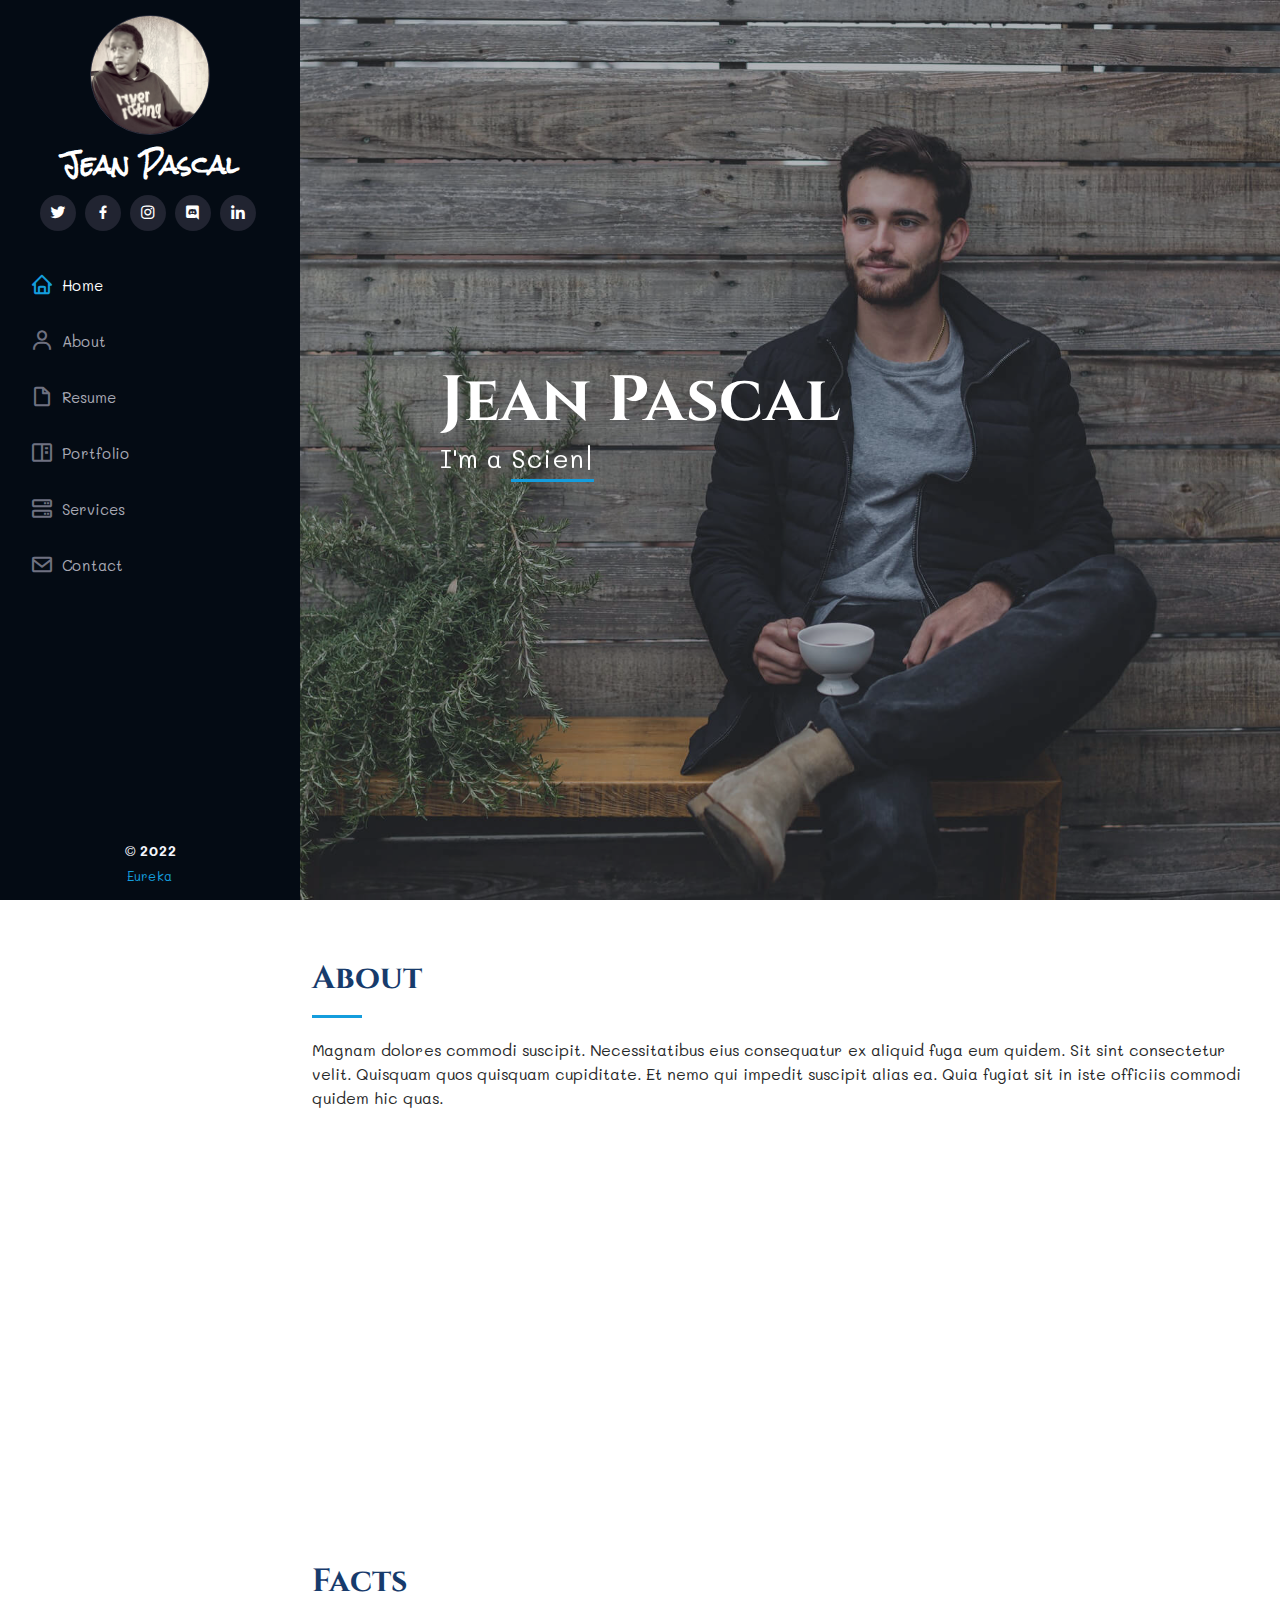
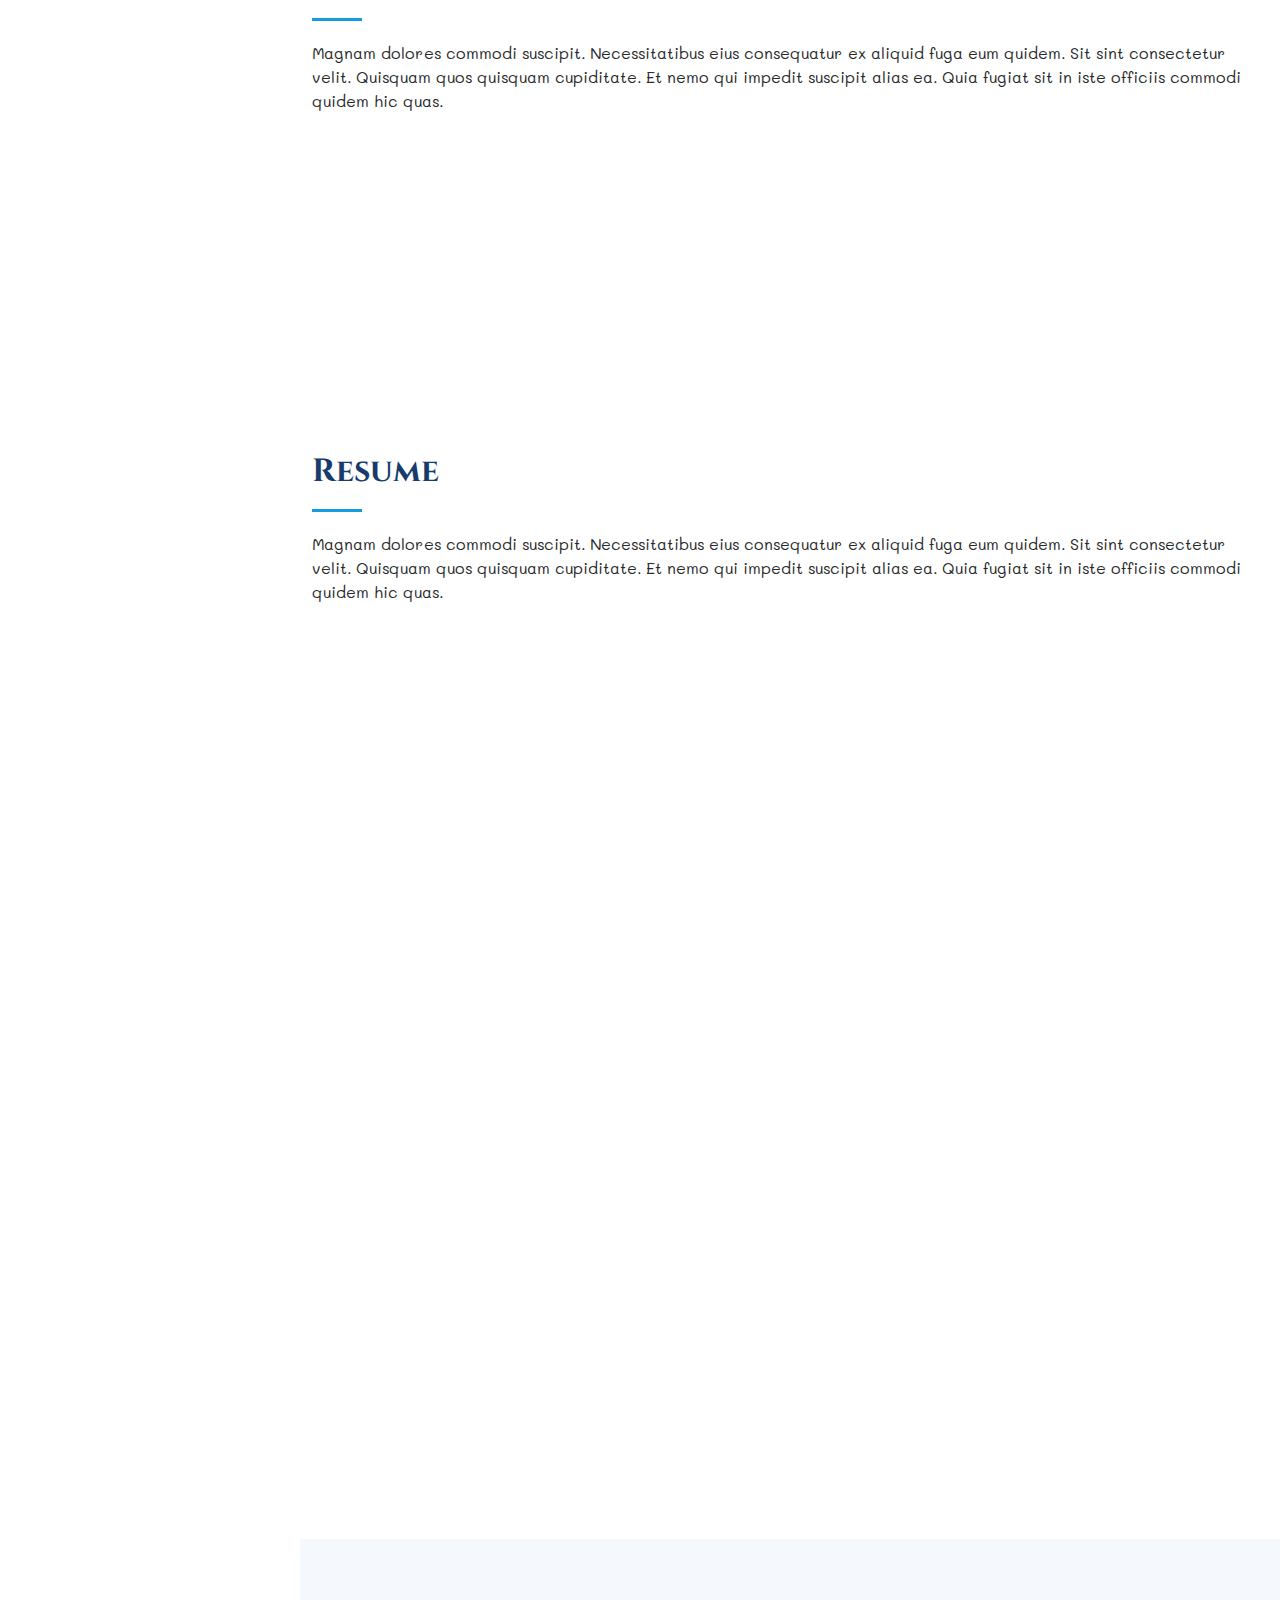
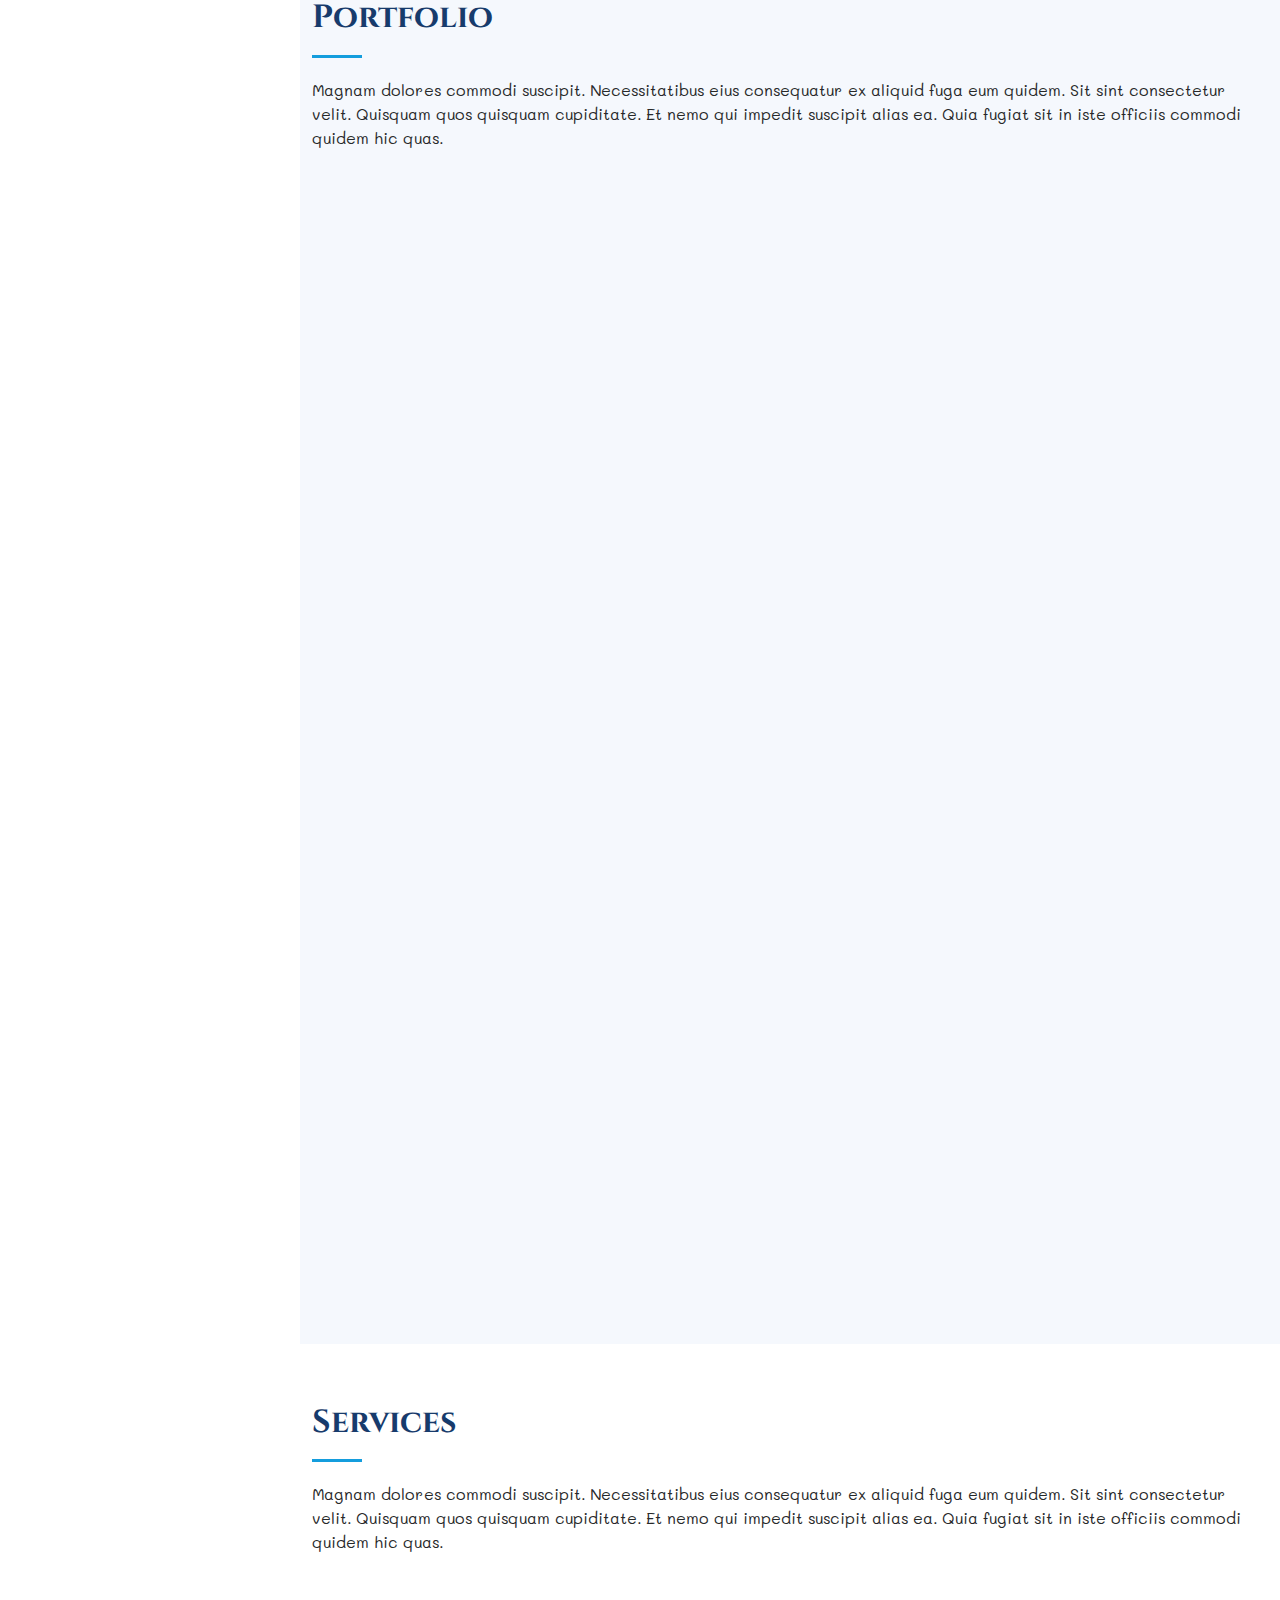
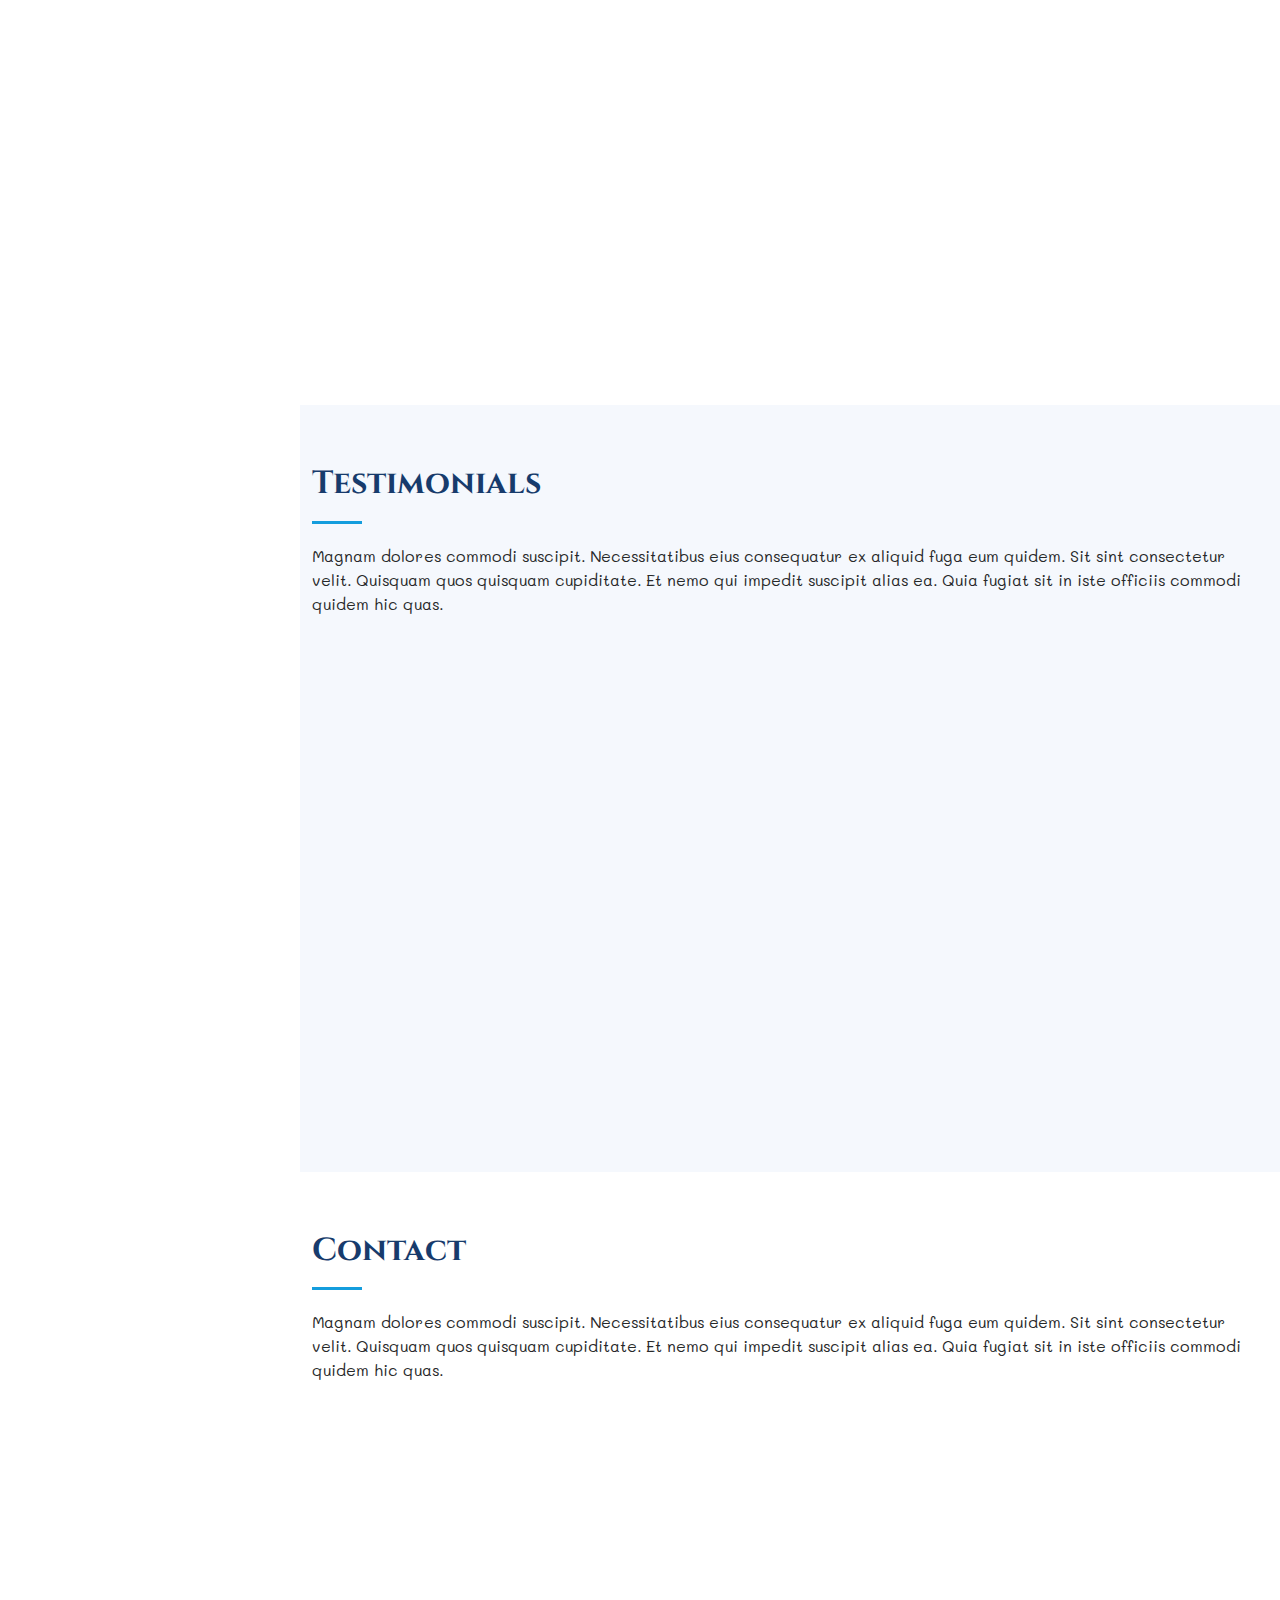
==== index.html @ 4efe22c9 "initial commit" ====
<!DOCTYPE html>
<html lang="en">

<head>
  <meta charset="utf-8">
  <meta content="width=device-width, initial-scale=1.0" name="viewport">

  <title>J. P. Cyusa Shyaka</title>
  <meta content="" name="description">
  <meta content="" name="keywords">

  <!-- Favicons -->
  <link href="assets/img/favi.png" rel="icon">
  <link href="assets/img/apple-touch-icon.png" rel="apple-touch-icon">

  <!-- Vendor CSS Files -->
  <link href="assets/vendor/aos/aos.css" rel="stylesheet">
  <link href="assets/vendor/bootstrap/css/bootstrap.min.css" rel="stylesheet">
  <link href="assets/vendor/bootstrap-icons/bootstrap-icons.css" rel="stylesheet">
  <link href="assets/vendor/boxicons/css/boxicons.min.css" rel="stylesheet">
  <link href="assets/vendor/glightbox/css/glightbox.min.css" rel="stylesheet">
  <link href="assets/vendor/swiper/swiper-bundle.min.css" rel="stylesheet">

  <!-- Template Main CSS File -->
  <link href="assets/css/style.css" rel="stylesheet">
</head>

<body>

  <!-- ======= Mobile nav toggle button ======= -->
  <i class="bi bi-list mobile-nav-toggle d-xl-none"></i>

  <!-- ======= Header ======= -->
  <header id="header">
    <div class="d-flex flex-column">

      <div class="profile">
        <img src="assets/img/profile-img.jpg" alt="" class="img-fluid rounded-circle">
        <h1 class="text-light"><a href="index.html">Jean Pascal</a></h1>
        <div class="social-links mt-3 text-center">
          <a href="#" class="twitter"><i class="bx bxl-twitter"></i></a>
          <a href="#" class="facebook"><i class="bx bxl-facebook"></i></a>
          <a href="#" class="instagram"><i class="bx bxl-instagram"></i></a>
          <a href="#" class="google-plus"><i class="bx bxl-discord"></i></a>
          <a href="#" class="linkedin"><i class="bx bxl-linkedin"></i></a>
        </div>
      </div>

      <nav id="navbar" class="nav-menu navbar">
        <ul>
          <li><a href="#hero" class="nav-link scrollto active"><i class="bx bx-home"></i> <span>Home</span></a></li>
          <li><a href="#about" class="nav-link scrollto"><i class="bx bx-user"></i> <span>About</span></a></li>
          <li><a href="#resume" class="nav-link scrollto"><i class="bx bx-file-blank"></i> <span>Resume</span></a></li>
          <li><a href="#portfolio" class="nav-link scrollto"><i class="bx bx-book-content"></i> <span>Portfolio</span></a></li>
          <li><a href="#services" class="nav-link scrollto"><i class="bx bx-server"></i> <span>Services</span></a></li>
          <li><a href="#contact" class="nav-link scrollto"><i class="bx bx-envelope"></i> <span>Contact</span></a></li>
        </ul>
      </nav><!-- .nav-menu -->
    </div>
  </header><!-- End Header -->

  <!-- ======= Hero Section ======= -->
  <section id="hero" class="d-flex flex-column justify-content-center align-items-center">
    <div class="hero-container" data-aos="fade-in">
      <h1>Jean Pascal</h1>
      <p>I'm a <span class="typed" data-typed-items="Scientist, Developer"></span></p>
    </div>
  </section><!-- End Hero -->

  <main id="main">

    <!-- ======= About Section ======= -->
    <section id="about" class="about">
      <div class="container">

        <div class="section-title">
          <h2>About</h2>
          <p>Magnam dolores commodi suscipit. Necessitatibus eius consequatur ex aliquid fuga eum quidem. Sit sint consectetur velit. Quisquam quos quisquam cupiditate. Et nemo qui impedit suscipit alias ea. Quia fugiat sit in iste officiis commodi quidem hic quas.</p>
        </div>

        <div class="row">
          <div class="col-lg-4" data-aos="fade-right">
            <img src="assets/img/profile-img.jpg" class="img-fluid" alt="">
          </div>
          <div class="col-lg-8 pt-4 pt-lg-0 content" data-aos="fade-left">
            <h3>UI/UX Designer &amp; Web Developer.</h3>
            <p class="fst-italic">
              Lorem ipsum dolor sit amet, consectetur adipiscing elit, sed do eiusmod tempor incididunt ut labore et dolore
              magna aliqua.
            </p>
            <p>
              Officiis eligendi itaque labore et dolorum mollitia officiis optio vero. Quisquam sunt adipisci omnis et ut. Nulla accusantium dolor incidunt officia tempore. Et eius omnis.
              Cupiditate ut dicta maxime officiis quidem quia. Sed et consectetur qui quia repellendus itaque neque. Aliquid amet quidem ut quaerat cupiditate. Ab et eum qui repellendus omnis culpa magni laudantium dolores.
            </p>
          </div>
        </div>

      </div>
    </section><!-- End About Section -->

    <!-- ======= Facts Section ======= -->
    <section id="facts" class="facts">
      <div class="container">

        <div class="section-title">
          <h2>Facts</h2>
          <p>Magnam dolores commodi suscipit. Necessitatibus eius consequatur ex aliquid fuga eum quidem. Sit sint consectetur velit. Quisquam quos quisquam cupiditate. Et nemo qui impedit suscipit alias ea. Quia fugiat sit in iste officiis commodi quidem hic quas.</p>
        </div>

        <div class="row no-gutters">

          <div class="col-lg-3 col-md-6 d-md-flex align-items-md-stretch" data-aos="fade-up">
            <div class="count-box">
              <i class="bi bi-emoji-smile"></i>
              <span data-purecounter-start="0" data-purecounter-end="232" data-purecounter-duration="1" class="purecounter"></span>
              <p><strong>Happy Clients</strong> consequuntur quae</p>
            </div>
          </div>

          <div class="col-lg-3 col-md-6 d-md-flex align-items-md-stretch" data-aos="fade-up" data-aos-delay="100">
            <div class="count-box">
              <i class="bi bi-journal-richtext"></i>
              <span data-purecounter-start="0" data-purecounter-end="521" data-purecounter-duration="1" class="purecounter"></span>
              <p><strong>Projects</strong> adipisci atque cum quia aut</p>
            </div>
          </div>

          <div class="col-lg-3 col-md-6 d-md-flex align-items-md-stretch" data-aos="fade-up" data-aos-delay="200">
            <div class="count-box">
              <i class="bi bi-headset"></i>
              <span data-purecounter-start="0" data-purecounter-end="1453" data-purecounter-duration="1" class="purecounter"></span>
              <p><strong>Hours Of Support</strong> aut commodi quaerat</p>
            </div>
          </div>

          <div class="col-lg-3 col-md-6 d-md-flex align-items-md-stretch" data-aos="fade-up" data-aos-delay="300">
            <div class="count-box">
              <i class="bi bi-people"></i>
              <span data-purecounter-start="0" data-purecounter-end="32" data-purecounter-duration="1" class="purecounter"></span>
              <p><strong>Hard Workers</strong> rerum asperiores dolor</p>
            </div>
          </div>

        </div>

      </div>
    </section><!-- End Facts Section -->

    <!-- ======= Resume Section ======= -->
    <section id="resume" class="resume">
      <div class="container">

        <div class="section-title">
          <h2>Resume</h2>
          <p>Magnam dolores commodi suscipit. Necessitatibus eius consequatur ex aliquid fuga eum quidem. Sit sint consectetur velit. Quisquam quos quisquam cupiditate. Et nemo qui impedit suscipit alias ea. Quia fugiat sit in iste officiis commodi quidem hic quas.</p>
        </div>

        <div class="row">
          <div class="col-lg-6" data-aos="fade-up">
            <h3 class="resume-title">Education</h3>
            <div class="resume-item">
              <h4>Software Engineering</h4>
              <h5>2022</h5>
              <p><em>ALX, Africa</em></p>
              <p>Quia nobis sequi est occaecati aut. Repudiandae et iusto quae reiciendis et quis Eius vel ratione eius unde vitae rerum voluptates asperiores voluptatem Earum molestiae consequatur neque etlon sader mart dila</p>
            </div>
            <div class="resume-item">
              <h4>High School Diploma in Physics, Chemistry &amp; Mathematics</h4>
              <h5>2015 - 2021</h5>
              <p><em>Petit Séminaire de Rwesero, Gicumbi</em></p>
              <p>Qui deserunt veniam. Et sed aliquam labore tempore sed quisquam iusto autem sit. Ea vero voluptatum qui ut dignissimos deleniti nerada porti sand markend</p>
            </div>
          </div>
          <div class="col-lg-6" data-aos="fade-up" data-aos-delay="100">
            <h3 class="resume-title">Professional Experience</h3>
            <div class="resume-item">
              <h4>Senior graphic design specialist</h4>
              <h5>2019 - Present</h5>
              <p><em>Experion, New York, NY </em></p>
              <ul>
                <li>Lead in the design, development, and implementation of the graphic, layout, and production communication materials</li>
                <li>Delegate tasks to the 7 members of the design team and provide counsel on all aspects of the project. </li>
                <li>Supervise the assessment of all graphic materials in order to ensure quality and accuracy of the design</li>
                <li>Oversee the efficient use of production project budgets ranging from $2,000 - $25,000</li>
              </ul>
            </div>
            <div class="resume-item">
              <h4>Graphic design specialist</h4>
              <h5>2017 - 2018</h5>
              <p><em>Stepping Stone Advertising, New York, NY</em></p>
              <ul>
                <li>Developed numerous marketing programs (logos, brochures,infographics, presentations, and advertisements).</li>
                <li>Managed up to 5 projects or tasks at a given time while under pressure</li>
                <li>Recommended and consulted with clients on the most appropriate graphic design</li>
                <li>Created 4+ design presentations and proposals a month for clients and account managers</li>
              </ul>
            </div>
          </div>
        </div>

      </div>
    </section><!-- End Resume Section -->

    <!-- ======= Portfolio Section ======= -->
    <section id="portfolio" class="portfolio section-bg">
      <div class="container">

        <div class="section-title">
          <h2>Portfolio</h2>
          <p>Magnam dolores commodi suscipit. Necessitatibus eius consequatur ex aliquid fuga eum quidem. Sit sint consectetur velit. Quisquam quos quisquam cupiditate. Et nemo qui impedit suscipit alias ea. Quia fugiat sit in iste officiis commodi quidem hic quas.</p>
        </div>

        <div class="row" data-aos="fade-up">
          <div class="col-lg-12 d-flex justify-content-center">
            <ul id="portfolio-flters">
              <li data-filter="*" class="filter-active">All</li>
              <li data-filter=".filter-app">Software</li>
              <li data-filter=".filter-card">Research</li>
              <li data-filter=".filter-web">Essays</li>
            </ul>
          </div>
        </div>

        <div class="row portfolio-container" data-aos="fade-up" data-aos-delay="100">

          <div class="col-lg-4 col-md-6 portfolio-item filter-app">
            <div class="portfolio-wrap">
              <img src="assets/img/portfolio/software-1.jpg" class="img-fluid" alt="">
              <div class="portfolio-links">
                <a href="assets/img/portfolio/software-1.jpg" data-gallery="portfolioGallery" class="portfolio-lightbox" title="App 1"><i class="bx bx-plus"></i></a>
                <a href="#" title="More Details"><i class="bx bx-link"></i></a>
              </div>
            </div>
          </div>

          <div class="col-lg-4 col-md-6 portfolio-item filter-app">
            <div class="portfolio-wrap">
              <img src="assets/img/portfolio/software-2.jpg" class="img-fluid" alt="">
              <div class="portfolio-links">
                <a href="assets/img/portfolio/software-2.jpg" data-gallery="portfolioGallery" class="portfolio-lightbox" title="App 1"><i class="bx bx-plus"></i></a>
                <a href="#" title="More Details"><i class="bx bx-link"></i></a>
              </div>
            </div>
          </div>

          <div class="col-lg-4 col-md-6 portfolio-item filter-app">
            <div class="portfolio-wrap">
              <img src="assets/img/portfolio/software-3.jpg" class="img-fluid" alt="">
              <div class="portfolio-links">
                <a href="assets/img/portfolio/software-3.jpg" data-gallery="portfolioGallery" class="portfolio-lightbox" title="App 1"><i class="bx bx-plus"></i></a>
                <a href="#" title="More Details"><i class="bx bx-link"></i></a>
              </div>
            </div>
          </div>

          <div class="col-lg-4 col-md-6 portfolio-item filter-app">
            <div class="portfolio-wrap">
              <img src="assets/img/portfolio/software-4.jpg" class="img-fluid" alt="">
              <div class="portfolio-links">
                <a href="assets/img/portfolio/software-4.jpg" data-gallery="portfolioGallery" class="portfolio-lightbox" title="App 1"><i class="bx bx-plus"></i></a>
                <a href="#" title="More Details"><i class="bx bx-link"></i></a>
              </div>
            </div>
          </div>

          <div class="col-lg-4 col-md-6 portfolio-item filter-card">
            <div class="portfolio-wrap">
              <img src="assets/img/portfolio/research-1.jpg" class="img-fluid" alt="">
              <div class="portfolio-links">
                <a href="assets/img/portfolio/research-1.jpg" data-gallery="portfolioGallery" class="portfolio-lightbox" title="App 1"><i class="bx bx-plus"></i></a>
                <a href="#" title="More Details"><i class="bx bx-link"></i></a>
              </div>
            </div>
          </div>

          <div class="col-lg-4 col-md-6 portfolio-item filter-card">
            <div class="portfolio-wrap">
              <img src="assets/img/portfolio/research-2.jpg" class="img-fluid" alt="">
              <div class="portfolio-links">
                <a href="assets/img/portfolio/research-2.jpg" data-gallery="portfolioGallery" class="portfolio-lightbox" title="App 1"><i class="bx bx-plus"></i></a>
                <a href="#" title="More Details"><i class="bx bx-link"></i></a>
              </div>
            </div>
          </div>

          <div class="col-lg-4 col-md-6 portfolio-item filter-card">
            <div class="portfolio-wrap">
              <img src="assets/img/portfolio/research-3.jpg" class="img-fluid" alt="">
              <div class="portfolio-links">
                <a href="assets/img/portfolio/research-3.jpg" data-gallery="portfolioGallery" class="portfolio-lightbox" title="App 1"><i class="bx bx-plus"></i></a>
                <a href="#" title="More Details"><i class="bx bx-link"></i></a>
              </div>
            </div>
          </div>

          <div class="col-lg-4 col-md-6 portfolio-item filter-card">
            <div class="portfolio-wrap">
              <img src="assets/img/portfolio/research-4.jpg" class="img-fluid" alt="">
              <div class="portfolio-links">
                <a href="assets/img/portfolio/research-4.jpg" data-gallery="portfolioGallery" class="portfolio-lightbox" title="App 1"><i class="bx bx-plus"></i></a>
                <a href="#" title="More Details"><i class="bx bx-link"></i></a>
              </div>
            </div>
          </div>

          <div class="col-lg-4 col-md-6 portfolio-item filter-web">
            <div class="portfolio-wrap">
              <img src="assets/img/portfolio/essays-1.jpg" class="img-fluid" alt="">
              <div class="portfolio-links">
                <a href="assets/img/portfolio/essays-1.jpg" data-gallery="portfolioGallery" class="portfolio-lightbox" title="Are we alone in the universe"><i class="bx bx-plus"></i></a>
                <a href="assets/img/portfolio/Are we alone in the universe.pdf" title="More Details"><i class="bx bx-link"></i></a>
              </div>
            </div>
          </div>

          <div class="col-lg-4 col-md-6 portfolio-item filter-web">
            <div class="portfolio-wrap">
              <img src="assets/img/portfolio/essays-2.jpg" class="img-fluid" alt="">
              <div class="portfolio-links">
                <a href="assets/img/portfolio/essays-2.jpg" data-gallery="portfolioGallery" class="portfolio-lightbox" title="Time Travel"><i class="bx bx-plus"></i></a>
                <a href="portfolio-details.html" title="More Details"><i class="bx bx-link"></i></a>
              </div>
            </div>
          </div>

          <div class="col-lg-4 col-md-6 portfolio-item filter-web">
            <div class="portfolio-wrap">
              <img src="assets/img/portfolio/essays-3.jpg" class="img-fluid" alt="">
              <div class="portfolio-links">
                <a href="assets/img/portfolio/essays-3.jpg" data-gallery="portfolioGallery" class="portfolio-lightbox" title="Once the world was full of wonders"><i class="bx bx-plus"></i></a>
                <a href="assets/img/portfolio/Once the world was full of wonders.pdf" title="More Details"><i class="bx bx-link"></i></a>
              </div>
            </div>
          </div>

          <div class="col-lg-4 col-md-6 portfolio-item filter-web">
            <div class="portfolio-wrap">
              <img src="assets/img/portfolio/essays-4.jpg" class="img-fluid" alt="">
              <div class="portfolio-links">
                <a href="assets/img/portfolio/essays-4.jpg" data-gallery="portfolioGallery" class="portfolio-lightbox" title="Reincarnation"><i class="bx bx-plus"></i></a>
                <a href="assets/img/portfolio/Reincarnation.pdf" title="More Details"><i class="bx bx-link"></i></a>
              </div>
            </div>
          </div>


        </div>

      </div>
    </section><!-- End Portfolio Section -->

    <!-- ======= Services Section ======= -->
    <section id="services" class="services">
      <div class="container">

        <div class="section-title">
          <h2>Services</h2>
          <p>Magnam dolores commodi suscipit. Necessitatibus eius consequatur ex aliquid fuga eum quidem. Sit sint consectetur velit. Quisquam quos quisquam cupiditate. Et nemo qui impedit suscipit alias ea. Quia fugiat sit in iste officiis commodi quidem hic quas.</p>
        </div>

        <div class="row">
          <div class="col-lg-4 col-md-6 icon-box" data-aos="fade-up">
            <div class="icon"><i class="bi bi-briefcase"></i></div>
            <h4 class="title"><a href="">Lorem Ipsum</a></h4>
            <p class="description">Voluptatum deleniti atque corrupti quos dolores et quas molestias excepturi sint occaecati cupiditate non provident</p>
          </div>
          <div class="col-lg-4 col-md-6 icon-box" data-aos="fade-up" data-aos-delay="100">
            <div class="icon"><i class="bi bi-card-checklist"></i></div>
            <h4 class="title"><a href="">Dolor Sitema</a></h4>
            <p class="description">Minim veniam, quis nostrud exercitation ullamco laboris nisi ut aliquip ex ea commodo consequat tarad limino ata</p>
          </div>
          <div class="col-lg-4 col-md-6 icon-box" data-aos="fade-up" data-aos-delay="200">
            <div class="icon"><i class="bi bi-bar-chart"></i></div>
            <h4 class="title"><a href="">Sed ut perspiciatis</a></h4>
            <p class="description">Duis aute irure dolor in reprehenderit in voluptate velit esse cillum dolore eu fugiat nulla pariatur</p>
          </div>
          <div class="col-lg-4 col-md-6 icon-box" data-aos="fade-up" data-aos-delay="300">
            <div class="icon"><i class="bi bi-binoculars"></i></div>
            <h4 class="title"><a href="">Magni Dolores</a></h4>
            <p class="description">Excepteur sint occaecat cupidatat non proident, sunt in culpa qui officia deserunt mollit anim id est laborum</p>
          </div>
          <div class="col-lg-4 col-md-6 icon-box" data-aos="fade-up" data-aos-delay="400">
            <div class="icon"><i class="bi bi-brightness-high"></i></div>
            <h4 class="title"><a href="">Nemo Enim</a></h4>
            <p class="description">At vero eos et accusamus et iusto odio dignissimos ducimus qui blanditiis praesentium voluptatum deleniti atque</p>
          </div>
          <div class="col-lg-4 col-md-6 icon-box" data-aos="fade-up" data-aos-delay="500">
            <div class="icon"><i class="bi bi-calendar4-week"></i></div>
            <h4 class="title"><a href="">Eiusmod Tempor</a></h4>
            <p class="description">Et harum quidem rerum facilis est et expedita distinctio. Nam libero tempore, cum soluta nobis est eligendi</p>
          </div>
        </div>

      </div>
    </section><!-- End Services Section -->

    <!-- ======= Testimonials Section ======= -->
    <section id="testimonials" class="testimonials section-bg">
      <div class="container">

        <div class="section-title">
          <h2>Testimonials</h2>
          <p>Magnam dolores commodi suscipit. Necessitatibus eius consequatur ex aliquid fuga eum quidem. Sit sint consectetur velit. Quisquam quos quisquam cupiditate. Et nemo qui impedit suscipit alias ea. Quia fugiat sit in iste officiis commodi quidem hic quas.</p>
        </div>

        <div class="testimonials-slider swiper" data-aos="fade-up" data-aos-delay="100">
          <div class="swiper-wrapper">

            <div class="swiper-slide">
              <div class="testimonial-item" data-aos="fade-up">
                <p>
                  <i class="bx bxs-quote-alt-left quote-icon-left"></i>
                  Proin iaculis purus consequat sem cure digni ssim donec porttitora entum suscipit rhoncus. Accusantium quam, ultricies eget id, aliquam eget nibh et. Maecen aliquam, risus at semper.
                  <i class="bx bxs-quote-alt-right quote-icon-right"></i>
                </p>
                <img src="assets/img/testimonials/testimonials-1.jpg" class="testimonial-img" alt="">
                <h3>Saul Goodman</h3>
                <h4>Ceo &amp; Founder</h4>
              </div>
            </div><!-- End testimonial item -->

            <div class="swiper-slide">
              <div class="testimonial-item" data-aos="fade-up" data-aos-delay="100">
                <p>
                  <i class="bx bxs-quote-alt-left quote-icon-left"></i>
                  Export tempor illum tamen malis malis eram quae irure esse labore quem cillum quid cillum eram malis quorum velit fore eram velit sunt aliqua noster fugiat irure amet legam anim culpa.
                  <i class="bx bxs-quote-alt-right quote-icon-right"></i>
                </p>
                <img src="assets/img/testimonials/testimonials-2.jpg" class="testimonial-img" alt="">
                <h3>Sara Wilsson</h3>
                <h4>Designer</h4>
              </div>
            </div><!-- End testimonial item -->

            <div class="swiper-slide">
              <div class="testimonial-item" data-aos="fade-up" data-aos-delay="200">
                <p>
                  <i class="bx bxs-quote-alt-left quote-icon-left"></i>
                  Enim nisi quem export duis labore cillum quae magna enim sint quorum nulla quem veniam duis minim tempor labore quem eram duis noster aute amet eram fore quis sint minim.
                  <i class="bx bxs-quote-alt-right quote-icon-right"></i>
                </p>
                <img src="assets/img/testimonials/testimonials-3.jpg" class="testimonial-img" alt="">
                <h3>Jena Karlis</h3>
                <h4>Store Owner</h4>
              </div>
            </div><!-- End testimonial item -->

          </div>
          <div class="swiper-pagination"></div>
        </div>

      </div>
    </section><!-- End Testimonials Section -->

    <!-- ======= Contact Section ======= -->
    <section id="contact" class="contact">
      <div class="container">

        <div class="section-title">
          <h2>Contact</h2>
          <p>Magnam dolores commodi suscipit. Necessitatibus eius consequatur ex aliquid fuga eum quidem. Sit sint consectetur velit. Quisquam quos quisquam cupiditate. Et nemo qui impedit suscipit alias ea. Quia fugiat sit in iste officiis commodi quidem hic quas.</p>
        </div>

        <div class="row" data-aos="fade-in">

          <div class="col-lg-5 d-flex align-items-stretch">
            <div class="info">
              <div class="address">
                <i class="bi bi-geo-alt"></i>
                <h4>Location:</h4>
                <p>KN 267 St, Kigali</p>
              </div>

              <div class="email">
                <i class="bi bi-envelope"></i>
                <h4>Email:</h4>
                <p>shyakaadolf@gmail.com</p>
              </div>

              <div class="phone">
                <i class="bi bi-phone"></i>
                <h4>Call:</h4>
                <p>+250 785 332 765</p>
              </div>

            </div>

          </div>

          <div class="col-lg-7 mt-5 mt-lg-0 d-flex align-items-stretch">
            <form action="" method="post" role="form" class="php-email-form">
              <div class="row">
                <div class="form-group col-md-6">
                  <label for="name">Your Name</label>
                  <input type="text" name="name" class="form-control" id="name" required>
                </div>
                <div class="form-group col-md-6">
                  <label for="name">Your Email</label>
                  <input type="email" class="form-control" name="email" id="email" required>
                </div>
              </div>
              <div class="form-group">
                <label for="name">Subject</label>
                <input type="text" class="form-control" name="subject" id="subject" required>
              </div>
              <div class="form-group">
                <label for="name">Message</label>
                <textarea class="form-control" name="message" rows="10" required></textarea>
              </div>
              <div class="my-3">
                <div class="loading">Loading</div>
                <div class="error-message"></div>
                <div class="sent-message">Your message has been sent. Thank you!</div>
              </div>
              <div class="text-center"><button type="submit">Send Message</button></div>
            </form>
          </div>

        </div>

      </div>
    </section><!-- End Contact Section -->

  </main><!-- End #main -->

  <!-- ======= Footer ======= -->
  <footer id="footer">
    <div class="container">
      <div class="copyright">
        &copy; <strong><span>2022</span></strong>
      </div>
      <div class="credits">
        <a href="https://eureka-notes.netlify.app">Eureka</a>
      </div>
    </div>
  </footer><!-- End  Footer -->

  <a href="#" class="back-to-top d-flex align-items-center justify-content-center"><i class="bi bi-arrow-up-short"></i></a>

  <!-- Vendor JS Files -->
  <script src="assets/vendor/purecounter/purecounter.js"></script>
  <script src="assets/vendor/aos/aos.js"></script>
  <script src="assets/vendor/bootstrap/js/bootstrap.bundle.min.js"></script>
  <script src="assets/vendor/glightbox/js/glightbox.min.js"></script>
  <script src="assets/vendor/isotope-layout/isotope.pkgd.min.js"></script>
  <script src="assets/vendor/swiper/swiper-bundle.min.js"></script>
  <script src="assets/vendor/typed.js/typed.min.js"></script>
  <script src="assets/vendor/waypoints/noframework.waypoints.js"></script>
  <script src="assets/vendor/php-email-form/validate.js"></script>

  <!-- Template Main JS File -->
  <script src="assets/js/main.js"></script>

</body>

</html>
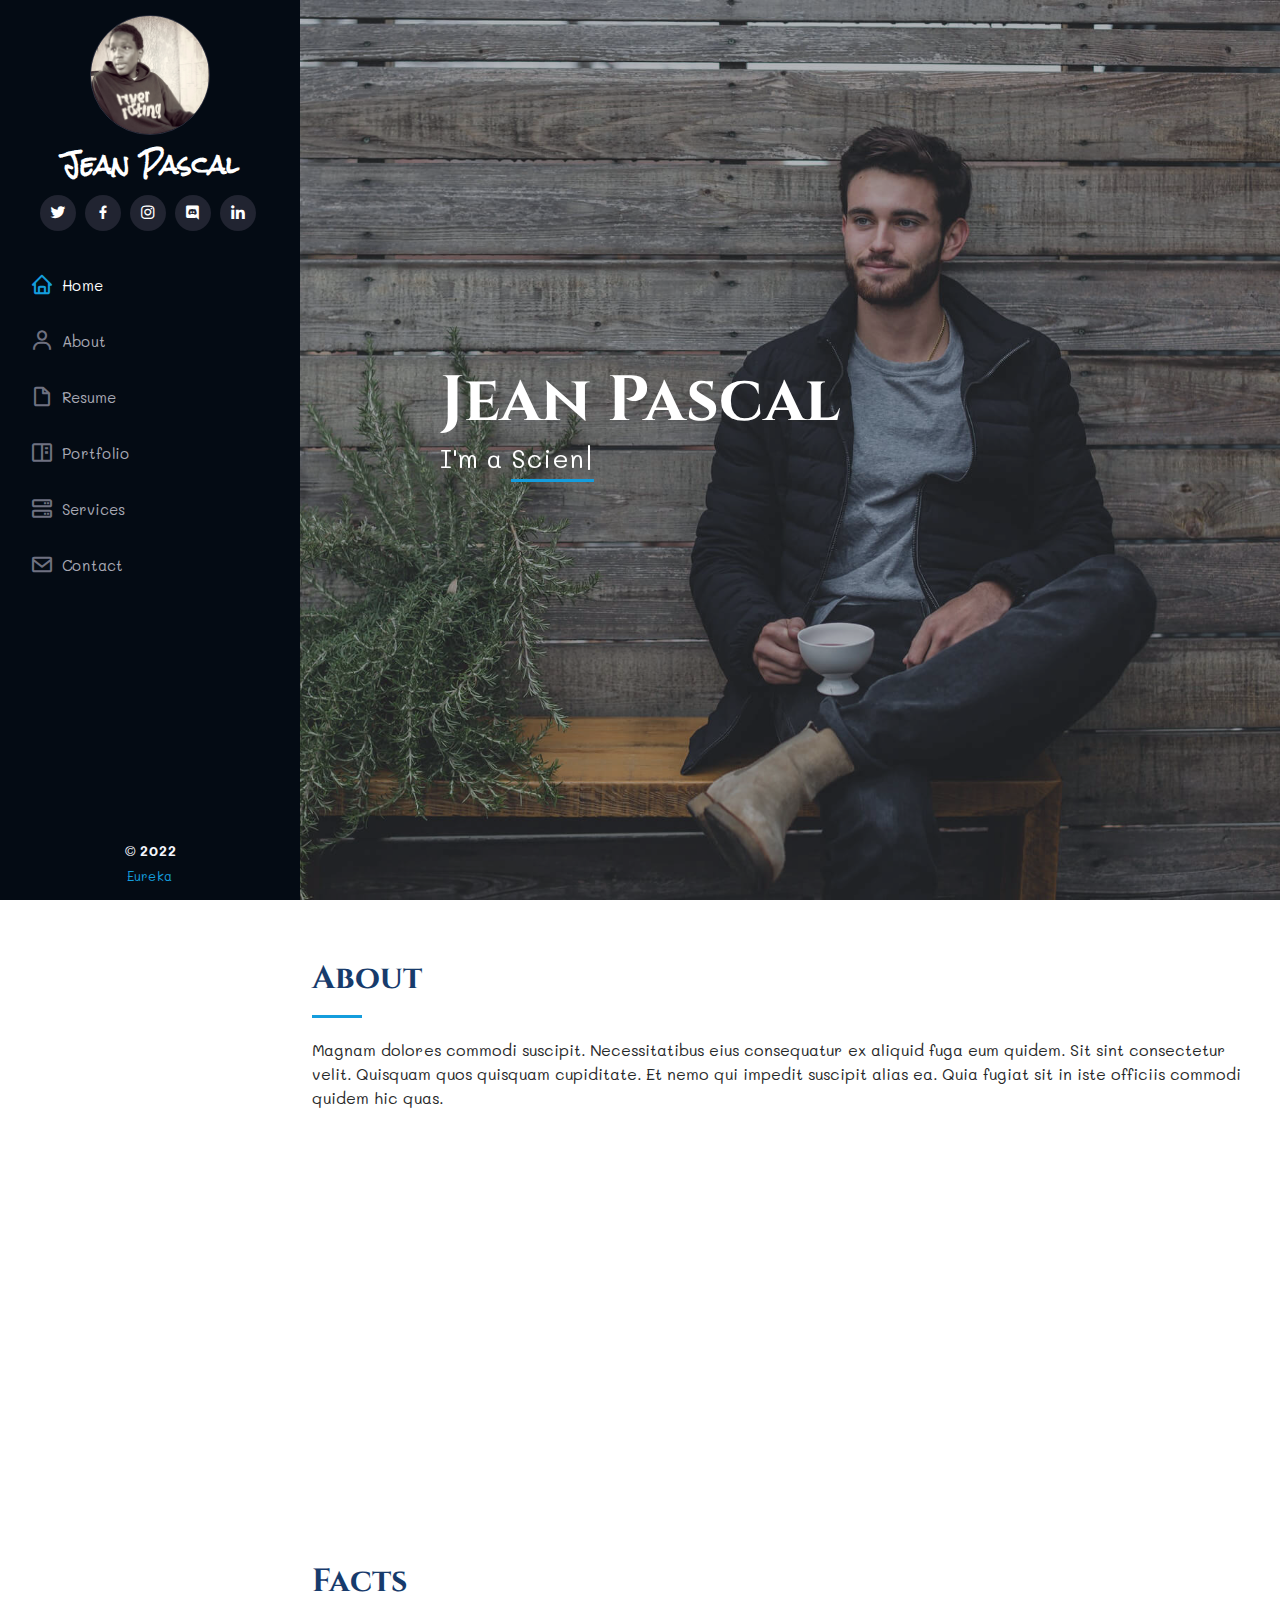
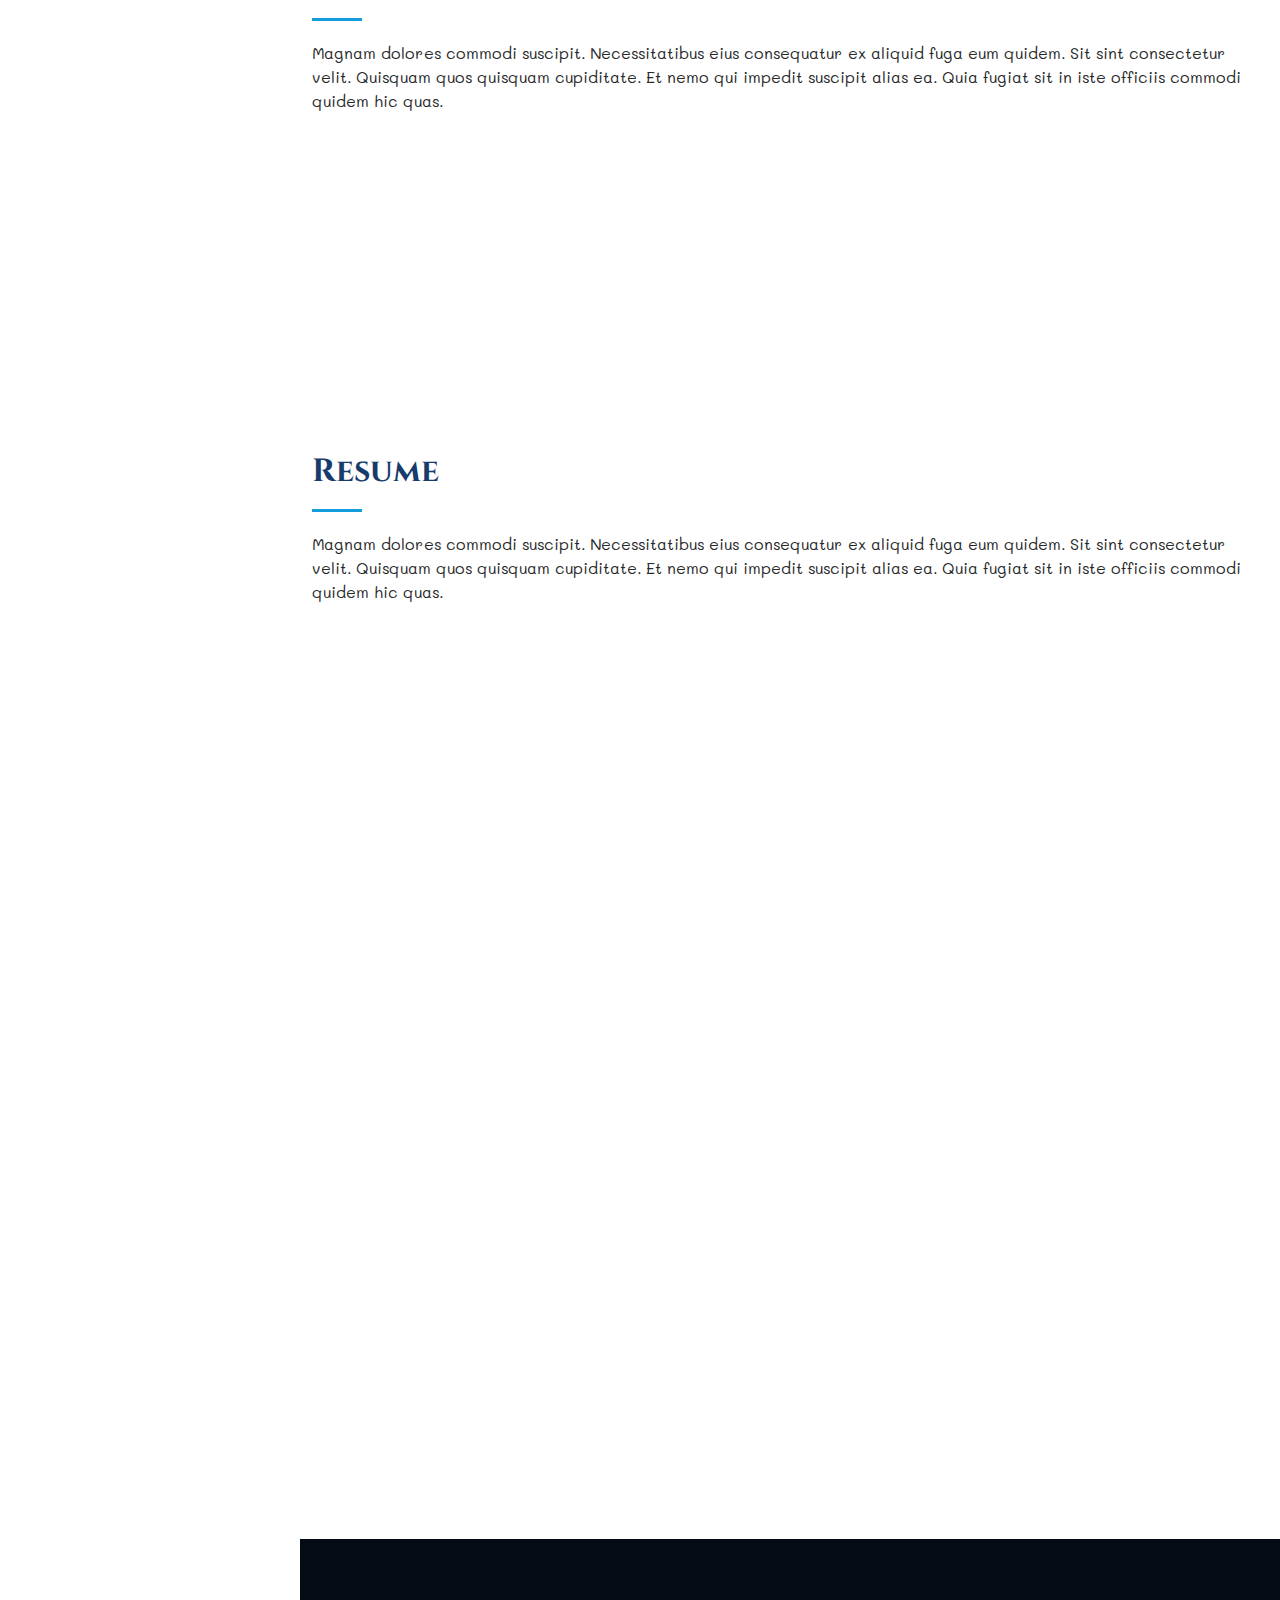
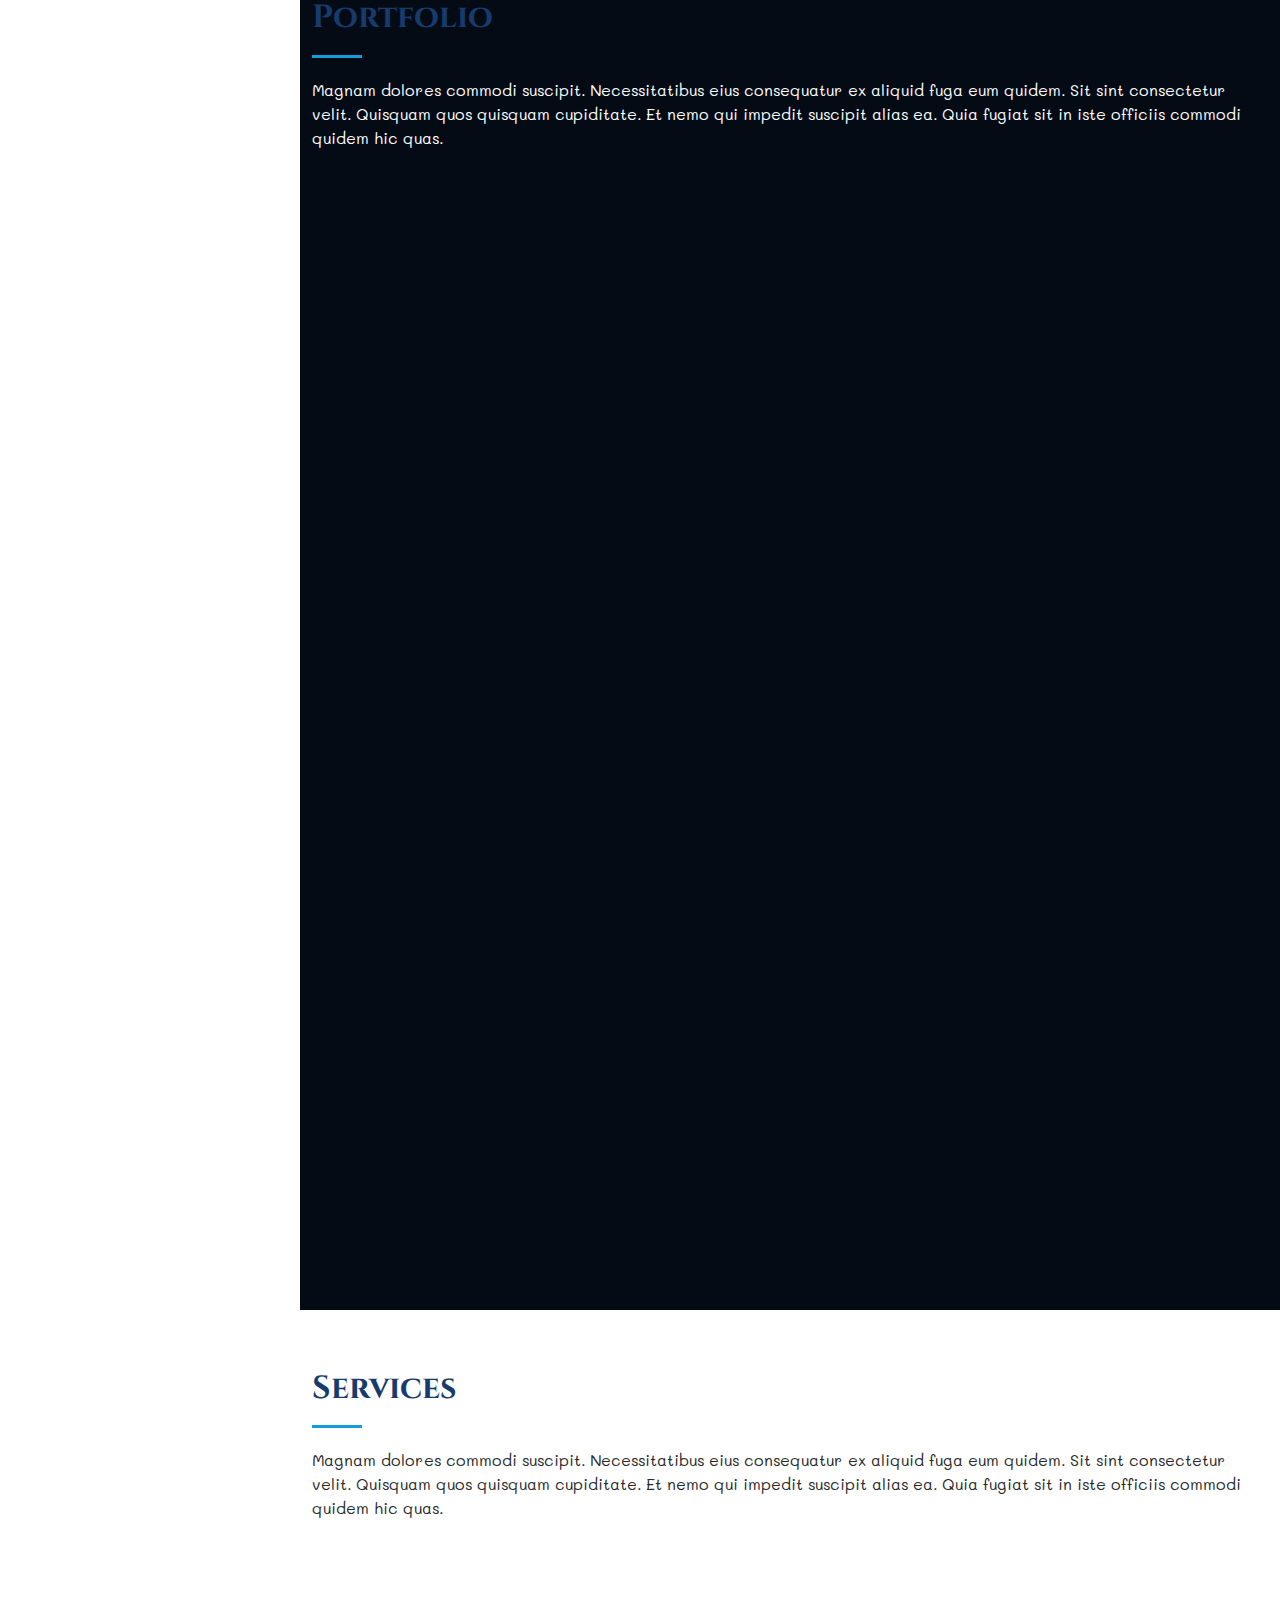
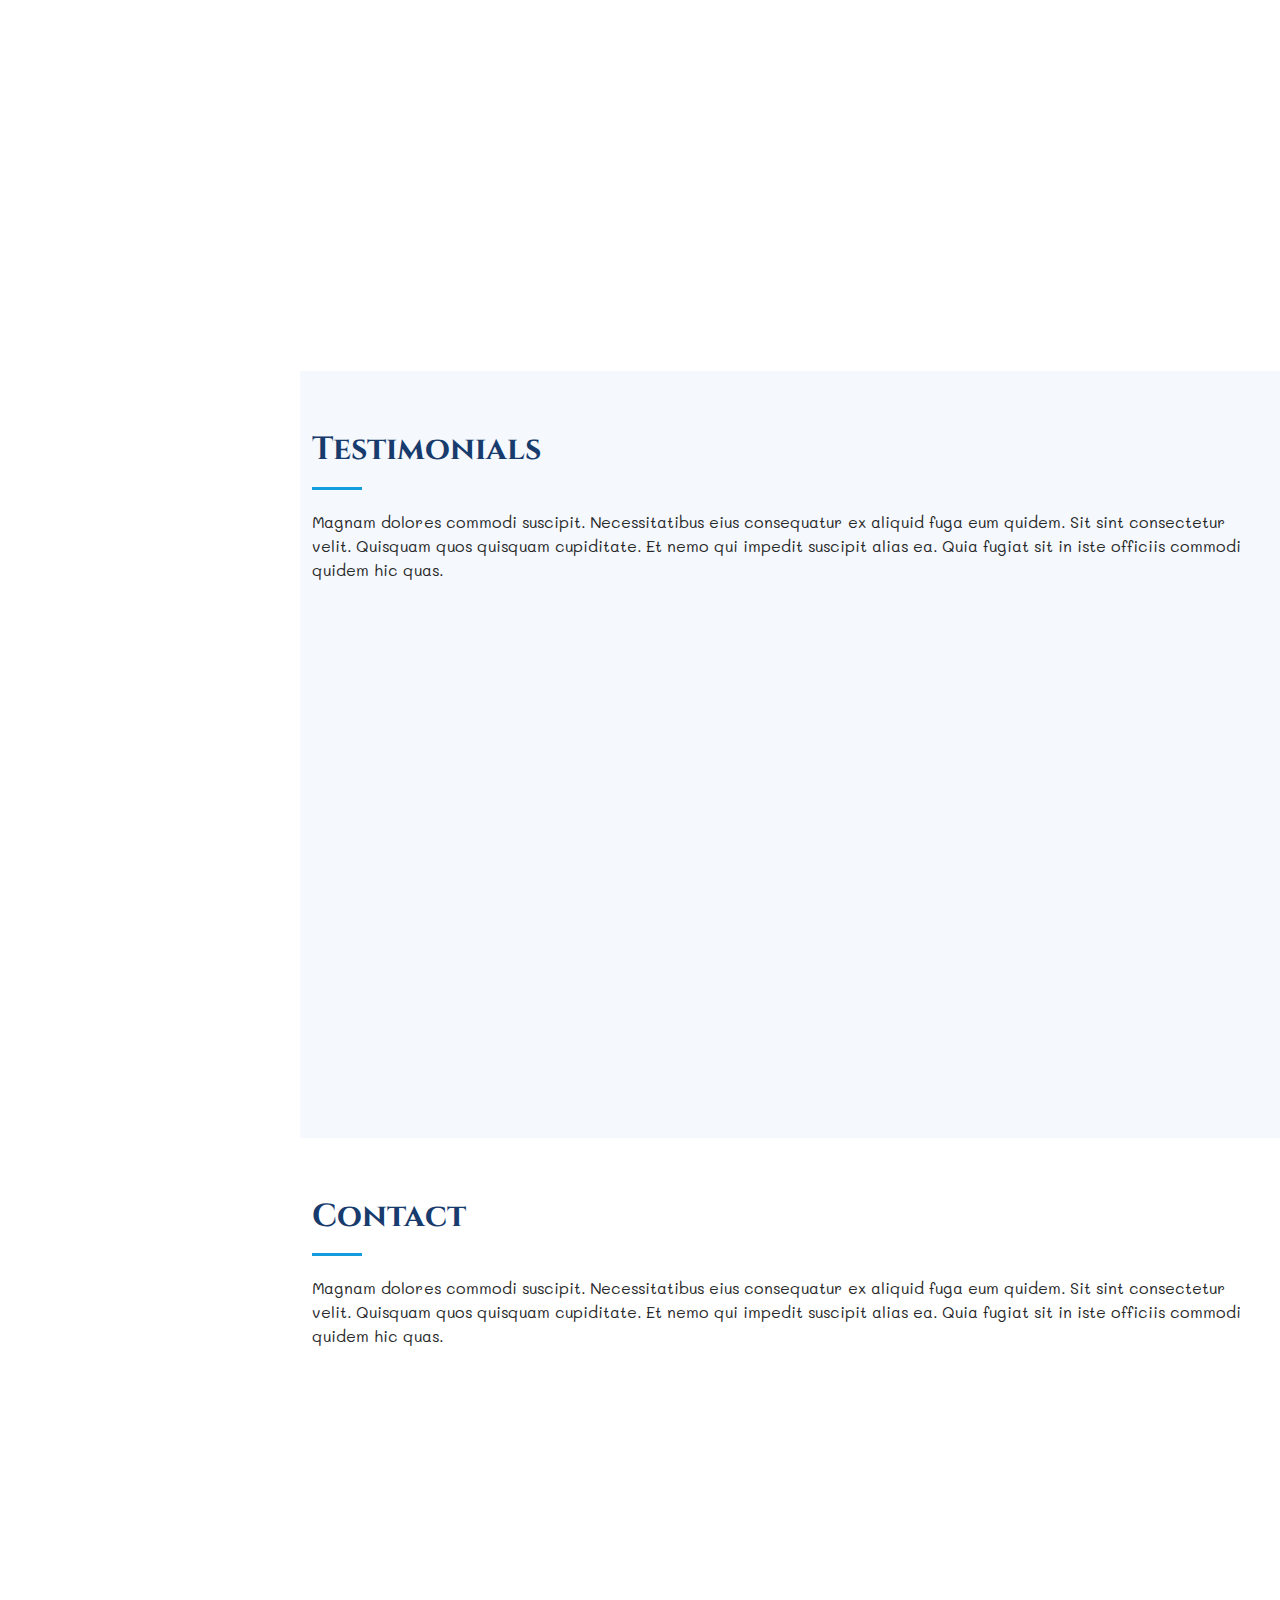
==== commit ad3fd75b: "modifications" ====
--- a/index.html
+++ b/index.html
@@ -225,9 +225,9 @@
 
           <div class="col-lg-4 col-md-6 portfolio-item filter-app">
             <div class="portfolio-wrap">
-              <img src="assets/img/portfolio/software-1.jpg" class="img-fluid" alt="">
-              <div class="portfolio-links">
-                <a href="assets/img/portfolio/software-1.jpg" data-gallery="portfolioGallery" class="portfolio-lightbox" title="App 1"><i class="bx bx-plus"></i></a>
+              <img src="assets/img/portfolio/" class="img-fluid" alt="">
+              <div class="portfolio-links">
+                <a href="assets/img/portfolio/" data-gallery="portfolioGallery" class="portfolio-lightbox" title="App 1"><i class="bx bx-plus"></i></a>
                 <a href="#" title="More Details"><i class="bx bx-link"></i></a>
               </div>
             </div>
@@ -235,9 +235,9 @@
 
           <div class="col-lg-4 col-md-6 portfolio-item filter-app">
             <div class="portfolio-wrap">
-              <img src="assets/img/portfolio/software-2.jpg" class="img-fluid" alt="">
-              <div class="portfolio-links">
-                <a href="assets/img/portfolio/software-2.jpg" data-gallery="portfolioGallery" class="portfolio-lightbox" title="App 1"><i class="bx bx-plus"></i></a>
+              <img src="assets/img/portfolio/" class="img-fluid" alt="">
+              <div class="portfolio-links">
+                <a href="assets/img/portfolio/" data-gallery="portfolioGallery" class="portfolio-lightbox" title="App 1"><i class="bx bx-plus"></i></a>
                 <a href="#" title="More Details"><i class="bx bx-link"></i></a>
               </div>
             </div>
@@ -245,9 +245,9 @@
 
           <div class="col-lg-4 col-md-6 portfolio-item filter-app">
             <div class="portfolio-wrap">
-              <img src="assets/img/portfolio/software-3.jpg" class="img-fluid" alt="">
-              <div class="portfolio-links">
-                <a href="assets/img/portfolio/software-3.jpg" data-gallery="portfolioGallery" class="portfolio-lightbox" title="App 1"><i class="bx bx-plus"></i></a>
+              <img src="assets/img/portfolio/" class="img-fluid" alt="">
+              <div class="portfolio-links">
+                <a href="assets/img/portfolio/" data-gallery="portfolioGallery" class="portfolio-lightbox" title="App 1"><i class="bx bx-plus"></i></a>
                 <a href="#" title="More Details"><i class="bx bx-link"></i></a>
               </div>
             </div>
@@ -255,9 +255,9 @@
 
           <div class="col-lg-4 col-md-6 portfolio-item filter-app">
             <div class="portfolio-wrap">
-              <img src="assets/img/portfolio/software-4.jpg" class="img-fluid" alt="">
-              <div class="portfolio-links">
-                <a href="assets/img/portfolio/software-4.jpg" data-gallery="portfolioGallery" class="portfolio-lightbox" title="App 1"><i class="bx bx-plus"></i></a>
+              <img src="assets/img/portfolio/" class="img-fluid" alt="">
+              <div class="portfolio-links">
+                <a href="assets/img/portfolio/" data-gallery="portfolioGallery" class="portfolio-lightbox" title="App 1"><i class="bx bx-plus"></i></a>
                 <a href="#" title="More Details"><i class="bx bx-link"></i></a>
               </div>
             </div>
@@ -265,9 +265,9 @@
 
           <div class="col-lg-4 col-md-6 portfolio-item filter-card">
             <div class="portfolio-wrap">
-              <img src="assets/img/portfolio/research-1.jpg" class="img-fluid" alt="">
-              <div class="portfolio-links">
-                <a href="assets/img/portfolio/research-1.jpg" data-gallery="portfolioGallery" class="portfolio-lightbox" title="App 1"><i class="bx bx-plus"></i></a>
+              <img src="assets/img/portfolio/" class="img-fluid" alt="">
+              <div class="portfolio-links">
+                <a href="assets/img/portfolio/" data-gallery="portfolioGallery" class="portfolio-lightbox" title="App 1"><i class="bx bx-plus"></i></a>
                 <a href="#" title="More Details"><i class="bx bx-link"></i></a>
               </div>
             </div>
@@ -275,9 +275,9 @@
 
           <div class="col-lg-4 col-md-6 portfolio-item filter-card">
             <div class="portfolio-wrap">
-              <img src="assets/img/portfolio/research-2.jpg" class="img-fluid" alt="">
-              <div class="portfolio-links">
-                <a href="assets/img/portfolio/research-2.jpg" data-gallery="portfolioGallery" class="portfolio-lightbox" title="App 1"><i class="bx bx-plus"></i></a>
+              <img src="assets/img/portfolio/" class="img-fluid" alt="">
+              <div class="portfolio-links">
+                <a href="assets/img/portfolio/" data-gallery="portfolioGallery" class="portfolio-lightbox" title="App 1"><i class="bx bx-plus"></i></a>
                 <a href="#" title="More Details"><i class="bx bx-link"></i></a>
               </div>
             </div>
@@ -285,9 +285,9 @@
 
           <div class="col-lg-4 col-md-6 portfolio-item filter-card">
             <div class="portfolio-wrap">
-              <img src="assets/img/portfolio/research-3.jpg" class="img-fluid" alt="">
-              <div class="portfolio-links">
-                <a href="assets/img/portfolio/research-3.jpg" data-gallery="portfolioGallery" class="portfolio-lightbox" title="App 1"><i class="bx bx-plus"></i></a>
+              <img src="assets/img/portfolio/" class="img-fluid" alt="">
+              <div class="portfolio-links">
+                <a href="assets/img/portfolio/" data-gallery="portfolioGallery" class="portfolio-lightbox" title="App 1"><i class="bx bx-plus"></i></a>
                 <a href="#" title="More Details"><i class="bx bx-link"></i></a>
               </div>
             </div>
@@ -295,9 +295,9 @@
 
           <div class="col-lg-4 col-md-6 portfolio-item filter-card">
             <div class="portfolio-wrap">
-              <img src="assets/img/portfolio/research-4.jpg" class="img-fluid" alt="">
-              <div class="portfolio-links">
-                <a href="assets/img/portfolio/research-4.jpg" data-gallery="portfolioGallery" class="portfolio-lightbox" title="App 1"><i class="bx bx-plus"></i></a>
+              <img src="assets/img/portfolio/" class="img-fluid" alt="">
+              <div class="portfolio-links">
+                <a href="assets/img/portfolio/" data-gallery="portfolioGallery" class="portfolio-lightbox" title="App 1"><i class="bx bx-plus"></i></a>
                 <a href="#" title="More Details"><i class="bx bx-link"></i></a>
               </div>
             </div>
--- a/assets/css/style.css
+++ b/assets/css/style.css
@@ -417,6 +417,10 @@
 /*--------------------------------------------------------------
 # Portfolio
 --------------------------------------------------------------*/
+#portfolio {
+  background-color: #040b14;
+  color: #fff;
+}
 .portfolio .portfolio-item {
   margin-bottom: 30px;
 }
@@ -425,7 +429,7 @@
   margin: 0 auto 35px auto;
   list-style: none;
   text-align: center;
-  background: #fff;
+  background: #0a1b3290;
   border-radius: 50px;
   padding: 2px 15px;
 }
@@ -437,7 +441,7 @@
   font-weight: 600;
   line-height: 1;
   text-transform: uppercase;
-  color: #272829;
+  color: #fff;
   margin-bottom: 5px;
   transition: all 0.3s ease-in-out;
 }
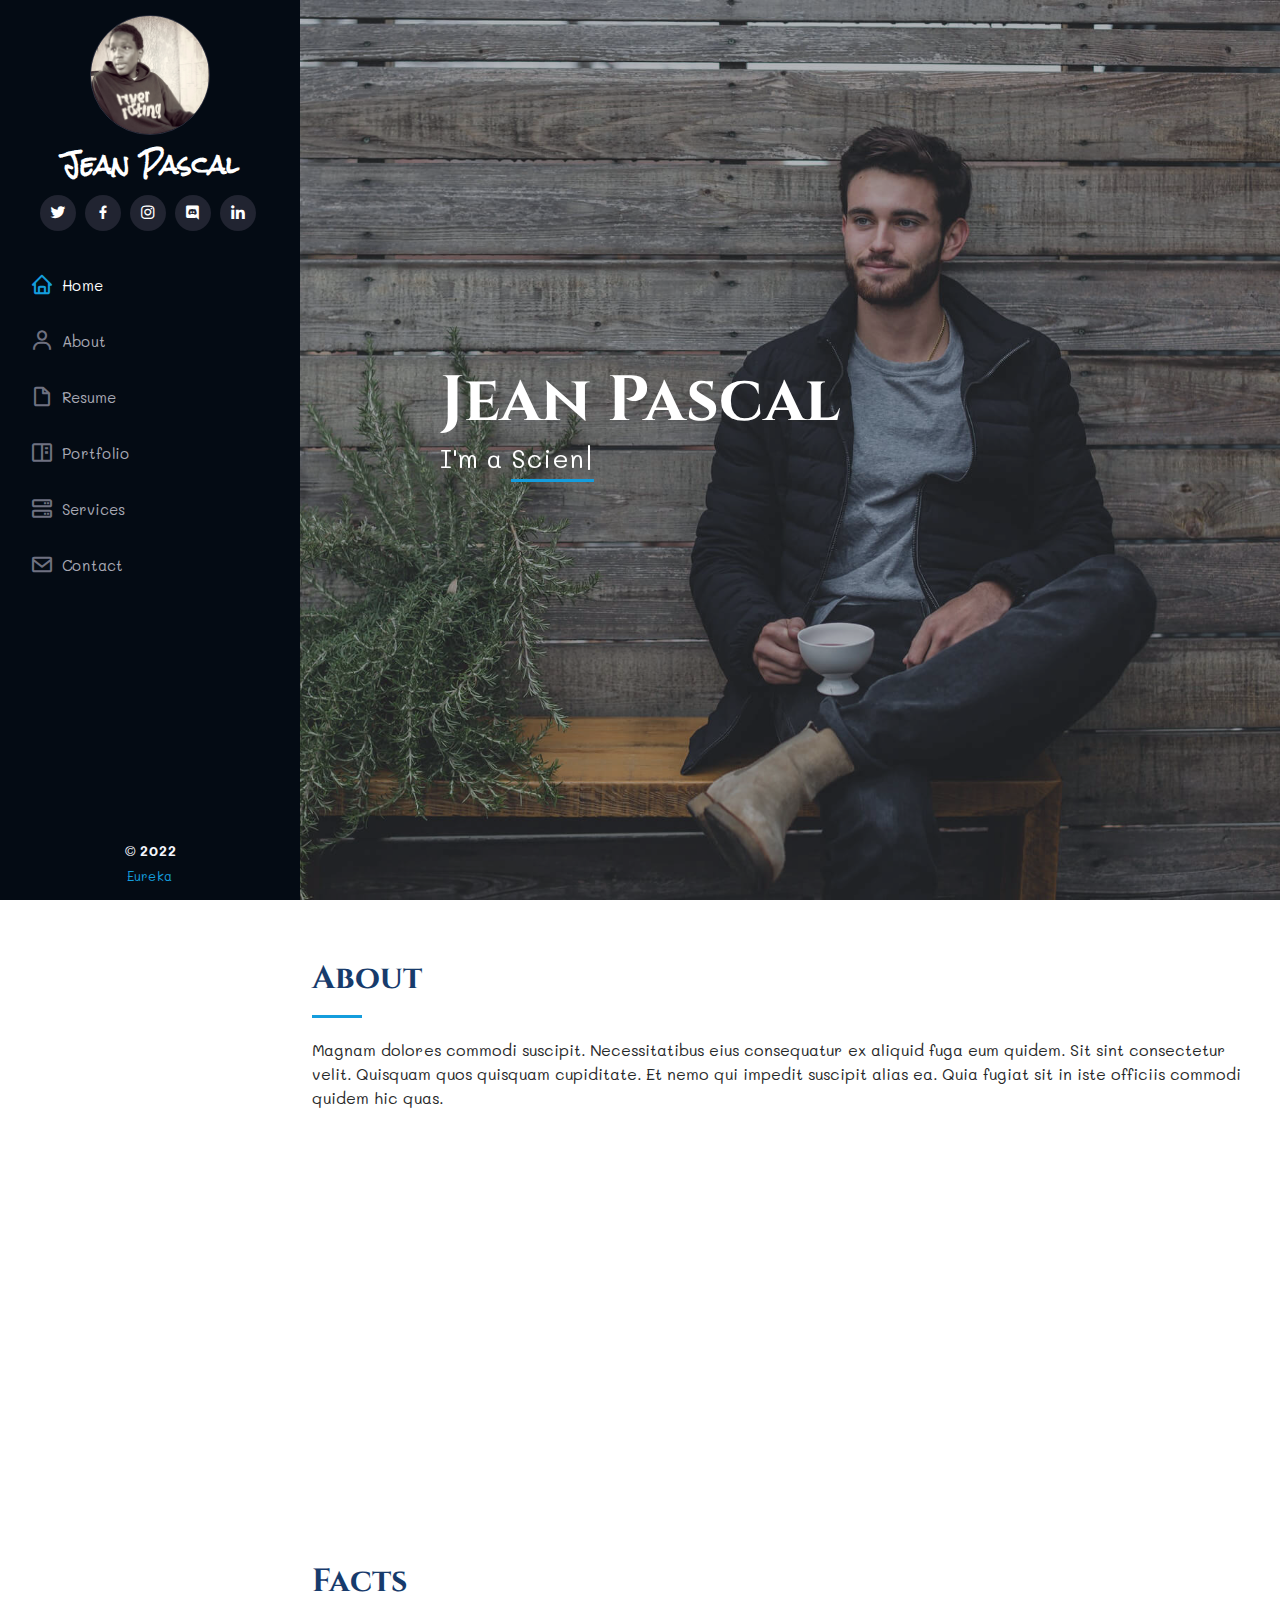
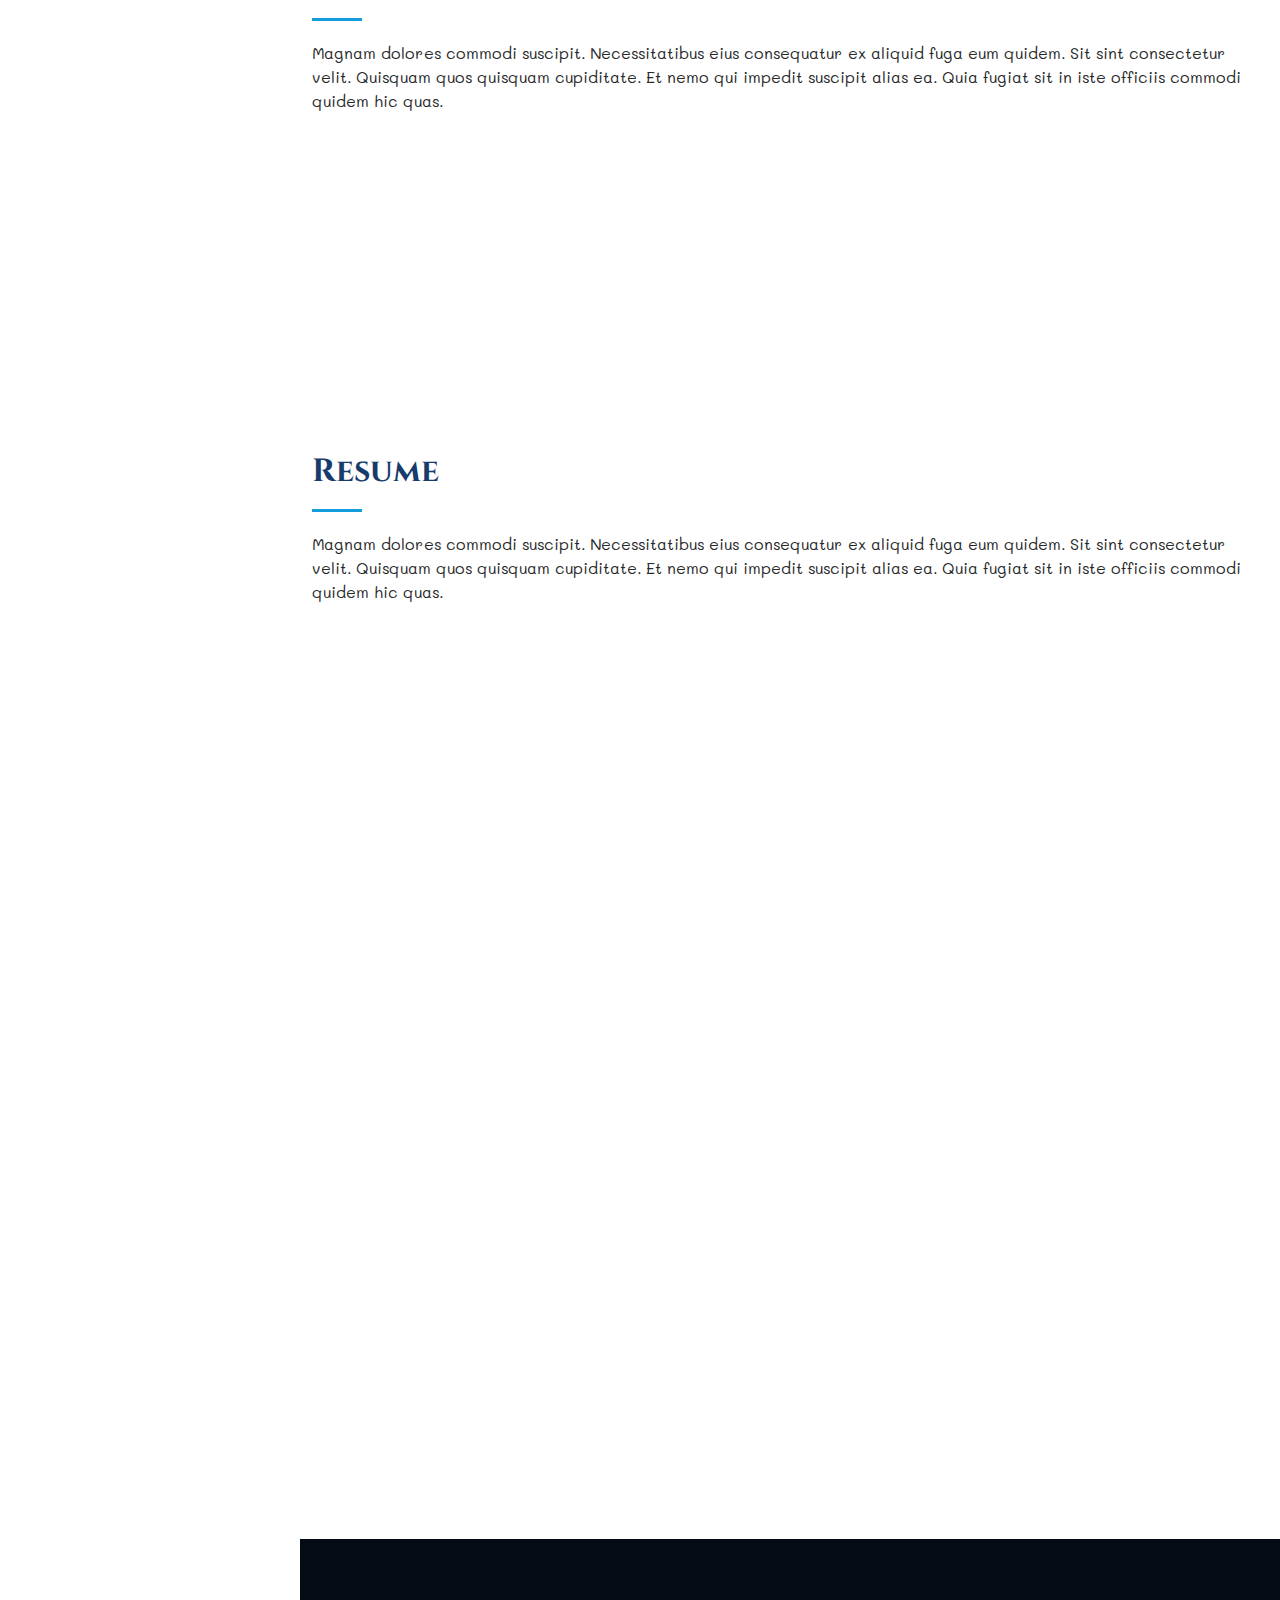
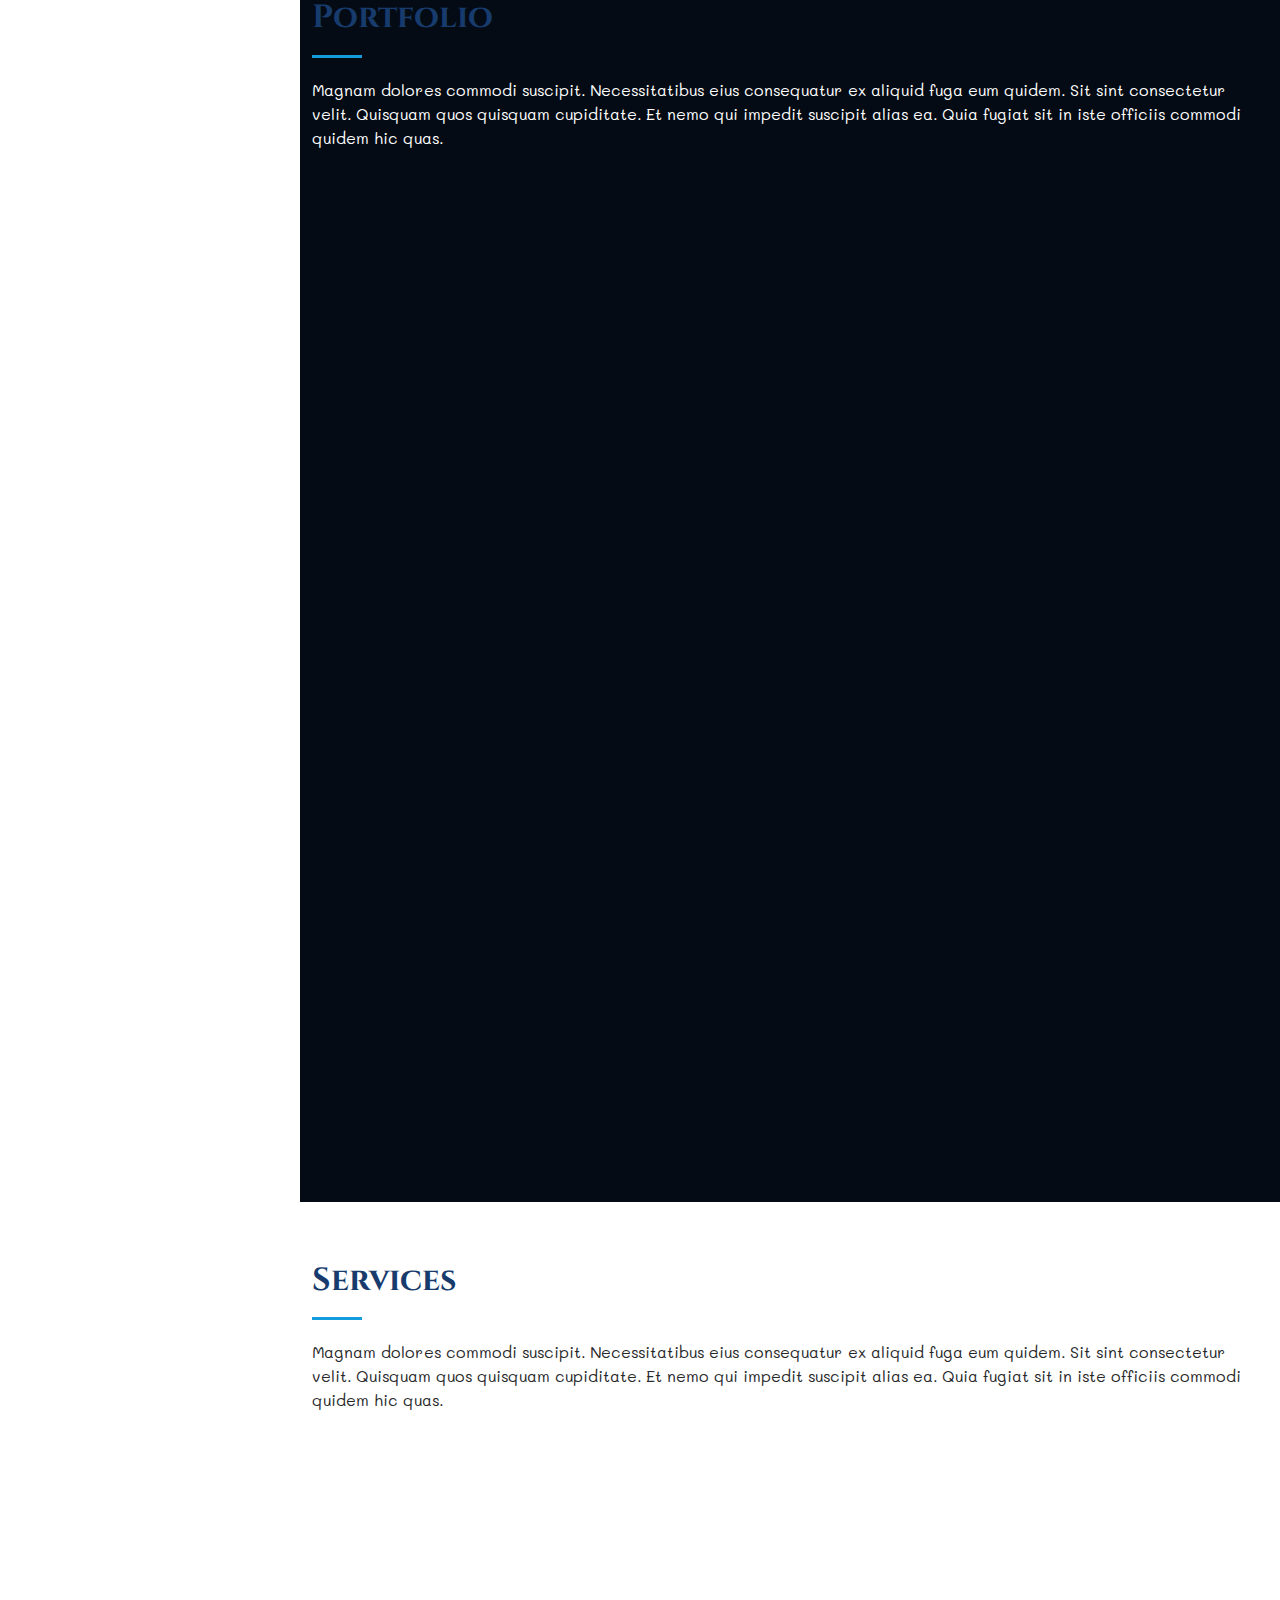
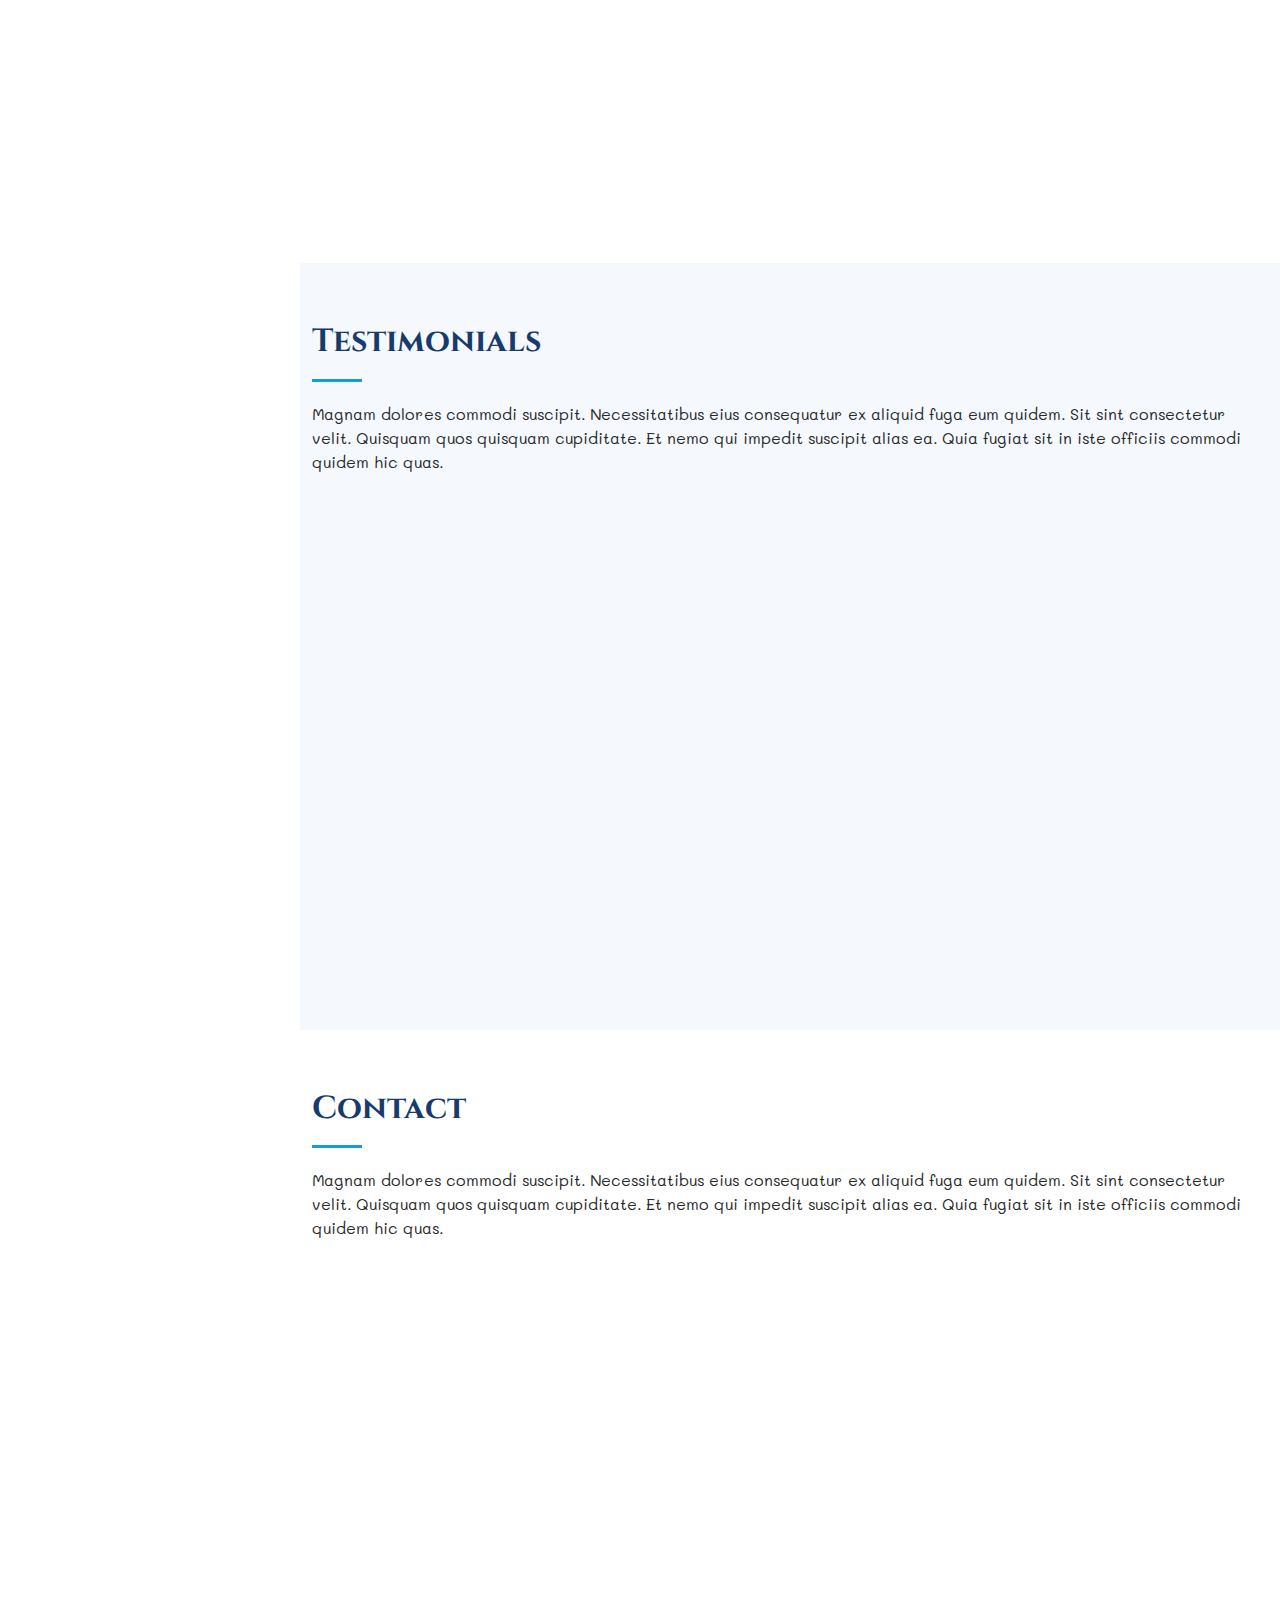
==== commit af0a361c: "mods" ====
--- a/index.html
+++ b/index.html
@@ -222,87 +222,7 @@
         </div>
 
         <div class="row portfolio-container" data-aos="fade-up" data-aos-delay="100">
-
-          <div class="col-lg-4 col-md-6 portfolio-item filter-app">
-            <div class="portfolio-wrap">
-              <img src="assets/img/portfolio/" class="img-fluid" alt="">
-              <div class="portfolio-links">
-                <a href="assets/img/portfolio/" data-gallery="portfolioGallery" class="portfolio-lightbox" title="App 1"><i class="bx bx-plus"></i></a>
-                <a href="#" title="More Details"><i class="bx bx-link"></i></a>
-              </div>
-            </div>
-          </div>
-
-          <div class="col-lg-4 col-md-6 portfolio-item filter-app">
-            <div class="portfolio-wrap">
-              <img src="assets/img/portfolio/" class="img-fluid" alt="">
-              <div class="portfolio-links">
-                <a href="assets/img/portfolio/" data-gallery="portfolioGallery" class="portfolio-lightbox" title="App 1"><i class="bx bx-plus"></i></a>
-                <a href="#" title="More Details"><i class="bx bx-link"></i></a>
-              </div>
-            </div>
-          </div>
-
-          <div class="col-lg-4 col-md-6 portfolio-item filter-app">
-            <div class="portfolio-wrap">
-              <img src="assets/img/portfolio/" class="img-fluid" alt="">
-              <div class="portfolio-links">
-                <a href="assets/img/portfolio/" data-gallery="portfolioGallery" class="portfolio-lightbox" title="App 1"><i class="bx bx-plus"></i></a>
-                <a href="#" title="More Details"><i class="bx bx-link"></i></a>
-              </div>
-            </div>
-          </div>
-
-          <div class="col-lg-4 col-md-6 portfolio-item filter-app">
-            <div class="portfolio-wrap">
-              <img src="assets/img/portfolio/" class="img-fluid" alt="">
-              <div class="portfolio-links">
-                <a href="assets/img/portfolio/" data-gallery="portfolioGallery" class="portfolio-lightbox" title="App 1"><i class="bx bx-plus"></i></a>
-                <a href="#" title="More Details"><i class="bx bx-link"></i></a>
-              </div>
-            </div>
-          </div>
-
-          <div class="col-lg-4 col-md-6 portfolio-item filter-card">
-            <div class="portfolio-wrap">
-              <img src="assets/img/portfolio/" class="img-fluid" alt="">
-              <div class="portfolio-links">
-                <a href="assets/img/portfolio/" data-gallery="portfolioGallery" class="portfolio-lightbox" title="App 1"><i class="bx bx-plus"></i></a>
-                <a href="#" title="More Details"><i class="bx bx-link"></i></a>
-              </div>
-            </div>
-          </div>
-
-          <div class="col-lg-4 col-md-6 portfolio-item filter-card">
-            <div class="portfolio-wrap">
-              <img src="assets/img/portfolio/" class="img-fluid" alt="">
-              <div class="portfolio-links">
-                <a href="assets/img/portfolio/" data-gallery="portfolioGallery" class="portfolio-lightbox" title="App 1"><i class="bx bx-plus"></i></a>
-                <a href="#" title="More Details"><i class="bx bx-link"></i></a>
-              </div>
-            </div>
-          </div>
-
-          <div class="col-lg-4 col-md-6 portfolio-item filter-card">
-            <div class="portfolio-wrap">
-              <img src="assets/img/portfolio/" class="img-fluid" alt="">
-              <div class="portfolio-links">
-                <a href="assets/img/portfolio/" data-gallery="portfolioGallery" class="portfolio-lightbox" title="App 1"><i class="bx bx-plus"></i></a>
-                <a href="#" title="More Details"><i class="bx bx-link"></i></a>
-              </div>
-            </div>
-          </div>
-
-          <div class="col-lg-4 col-md-6 portfolio-item filter-card">
-            <div class="portfolio-wrap">
-              <img src="assets/img/portfolio/" class="img-fluid" alt="">
-              <div class="portfolio-links">
-                <a href="assets/img/portfolio/" data-gallery="portfolioGallery" class="portfolio-lightbox" title="App 1"><i class="bx bx-plus"></i></a>
-                <a href="#" title="More Details"><i class="bx bx-link"></i></a>
-              </div>
-            </div>
-          </div>
-
+          
           <div class="col-lg-4 col-md-6 portfolio-item filter-web">
             <div class="portfolio-wrap">
               <img src="assets/img/portfolio/essays-1.jpg" class="img-fluid" alt="">
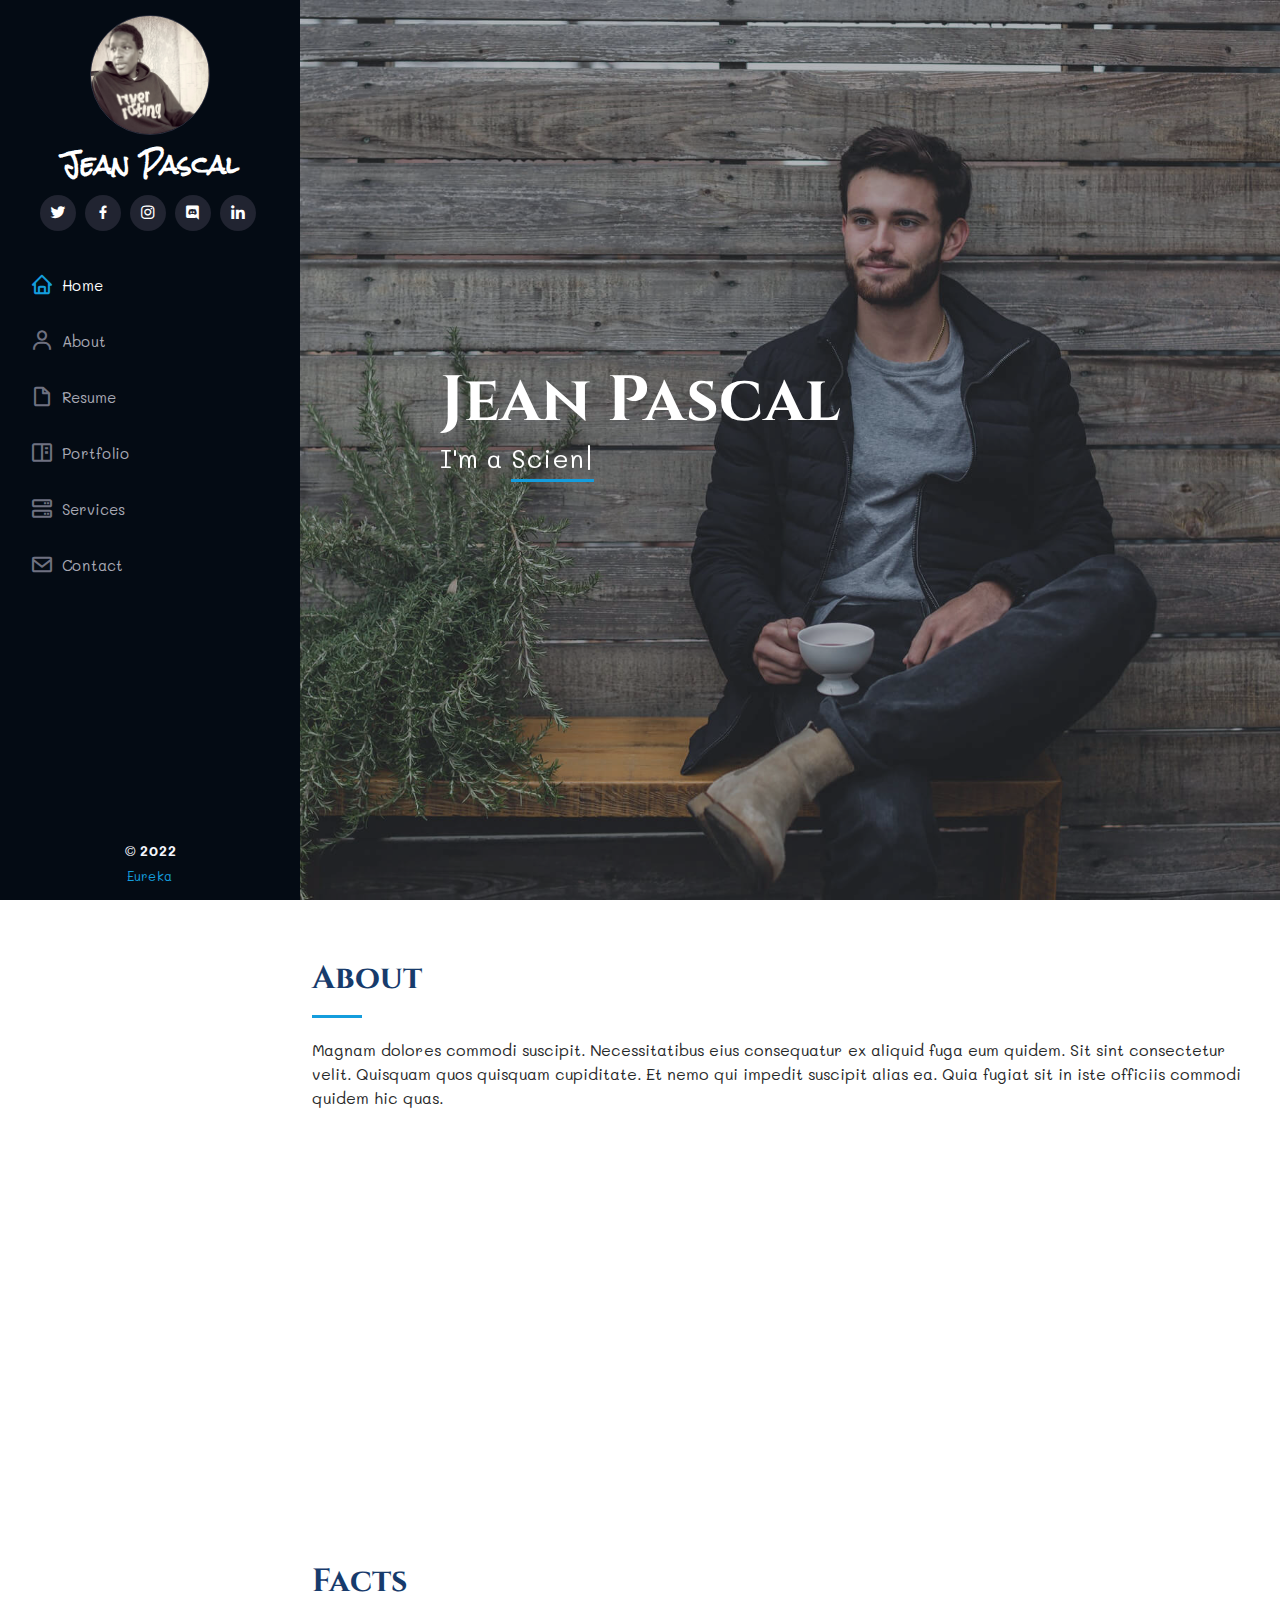
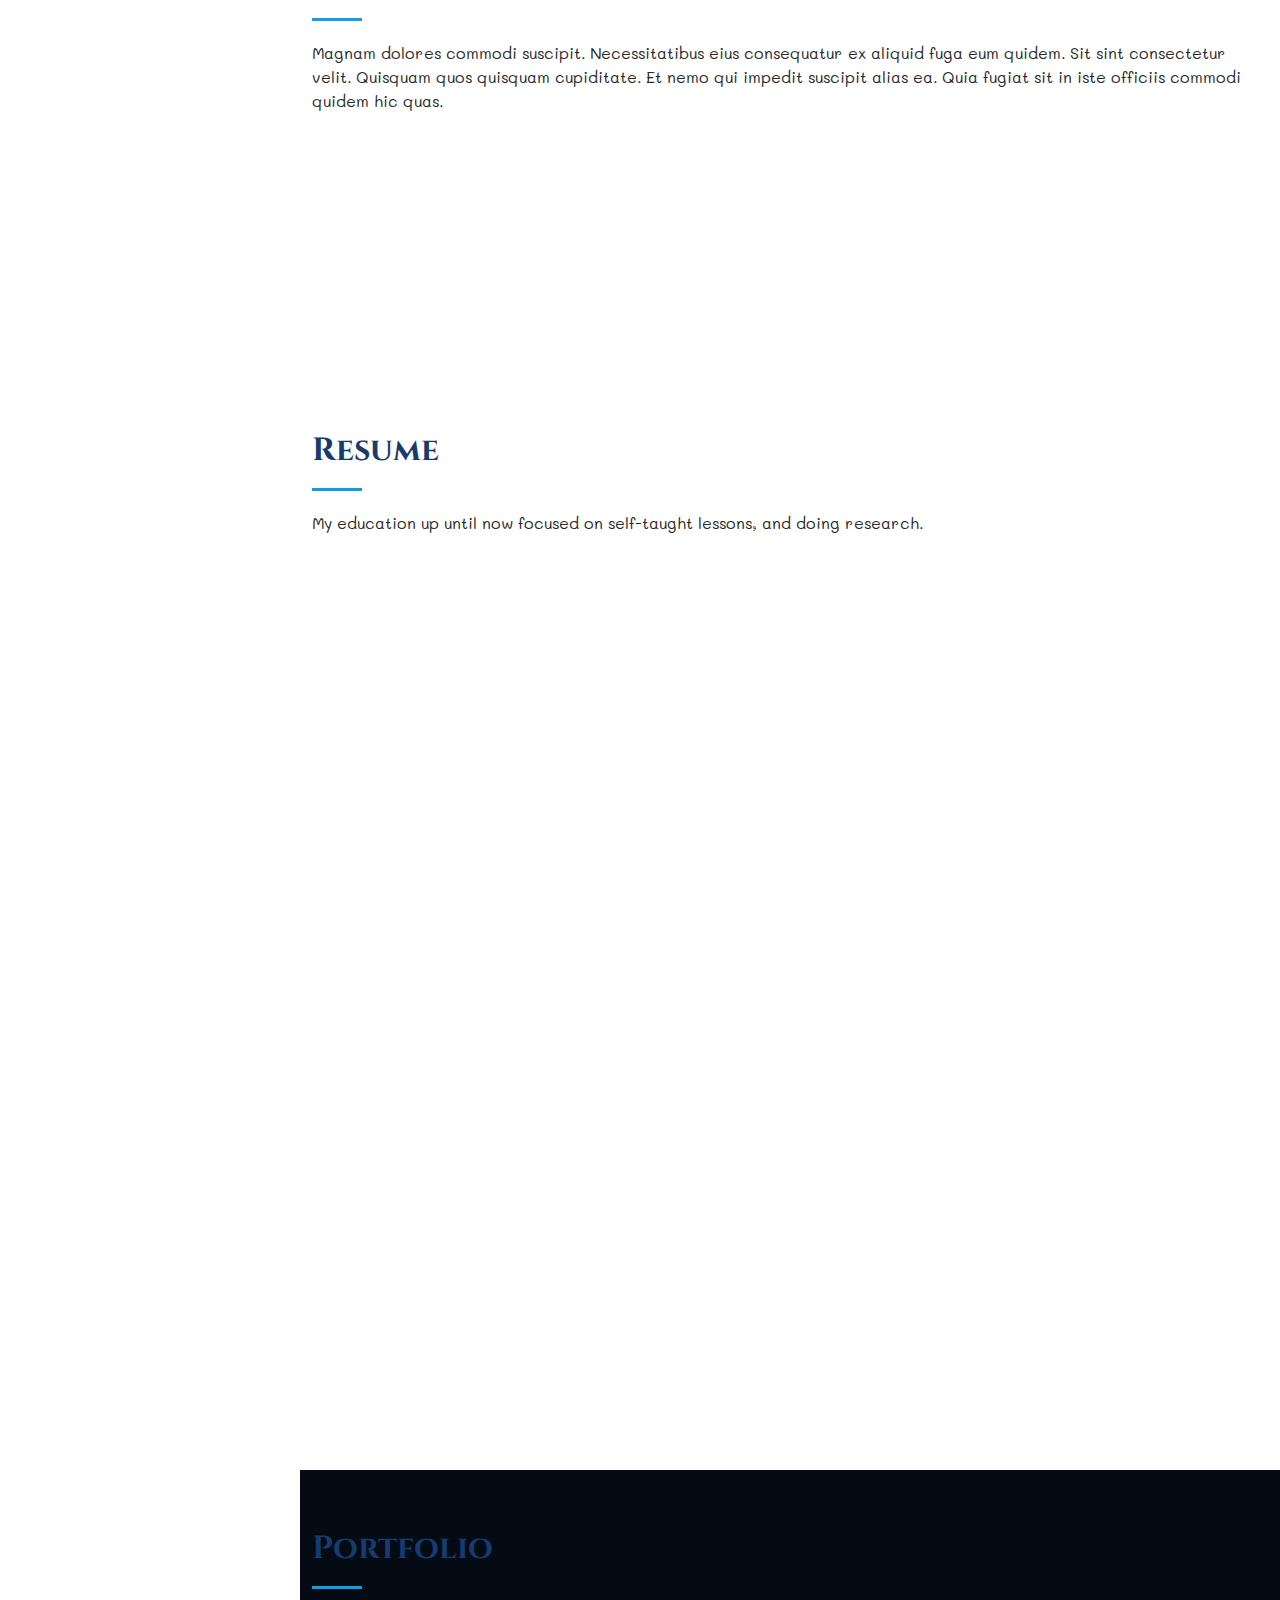
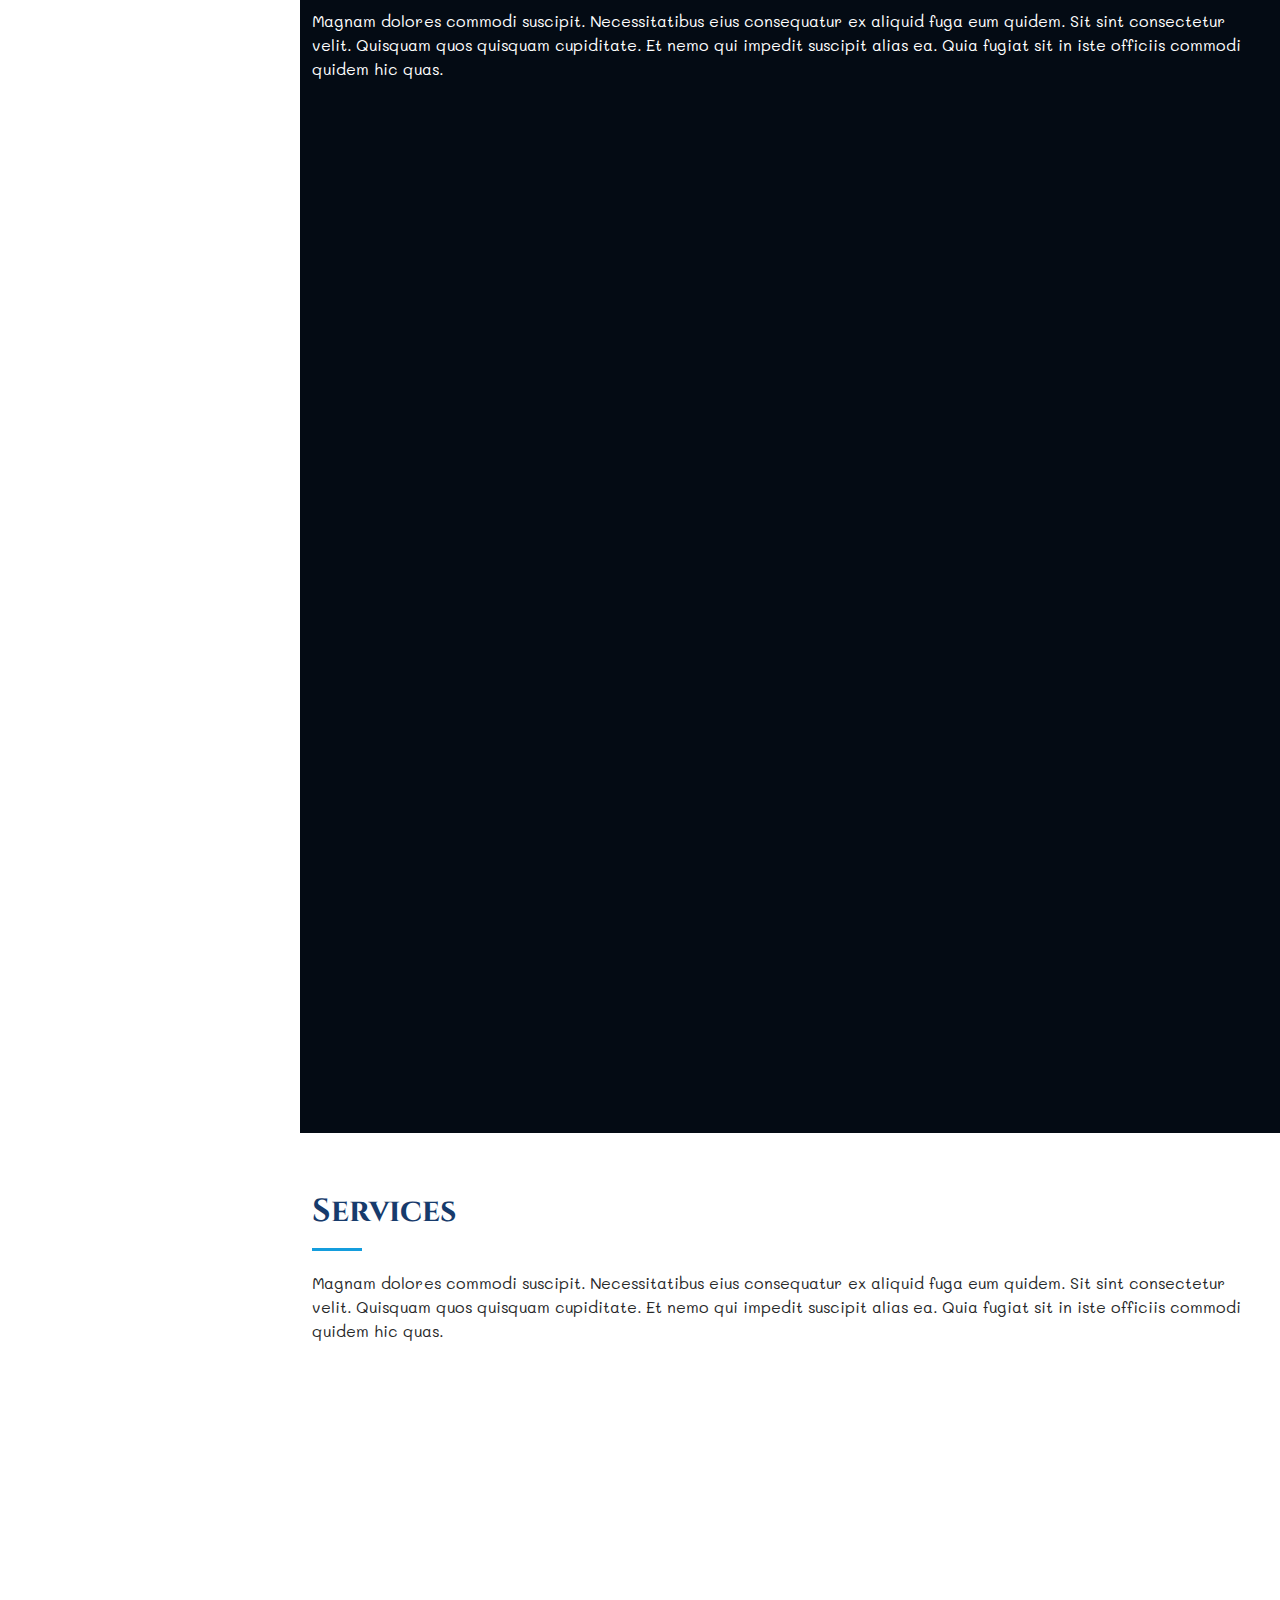
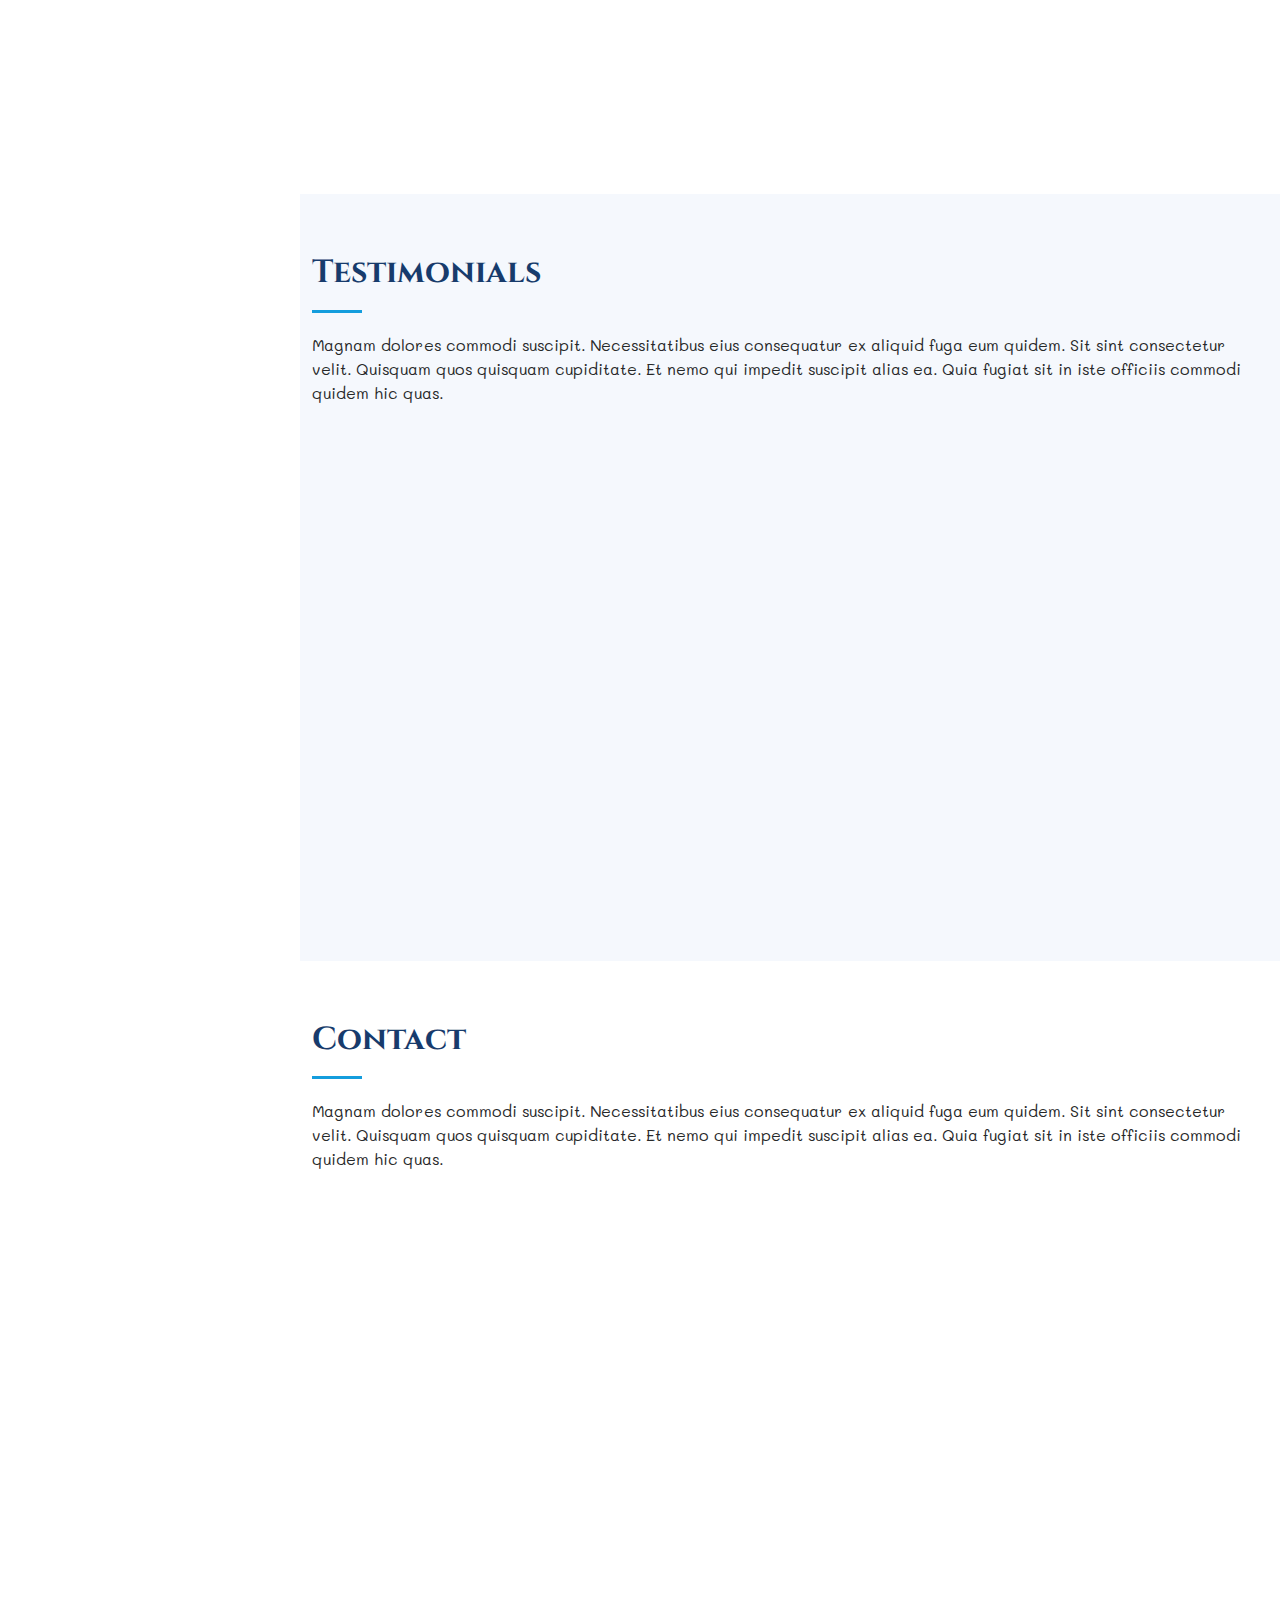
==== commit dad82f20: "haha" ====
--- a/index.html
+++ b/index.html
@@ -112,32 +112,16 @@
           <div class="col-lg-3 col-md-6 d-md-flex align-items-md-stretch" data-aos="fade-up">
             <div class="count-box">
               <i class="bi bi-emoji-smile"></i>
-              <span data-purecounter-start="0" data-purecounter-end="232" data-purecounter-duration="1" class="purecounter"></span>
-              <p><strong>Happy Clients</strong> consequuntur quae</p>
+              <span data-purecounter-start="0" data-purecounter-end="5" data-purecounter-duration="1" class="purecounter"></span>
+              <p><strong>Potential Clients</strong></p>
             </div>
           </div>
 
           <div class="col-lg-3 col-md-6 d-md-flex align-items-md-stretch" data-aos="fade-up" data-aos-delay="100">
             <div class="count-box">
               <i class="bi bi-journal-richtext"></i>
-              <span data-purecounter-start="0" data-purecounter-end="521" data-purecounter-duration="1" class="purecounter"></span>
-              <p><strong>Projects</strong> adipisci atque cum quia aut</p>
-            </div>
-          </div>
-
-          <div class="col-lg-3 col-md-6 d-md-flex align-items-md-stretch" data-aos="fade-up" data-aos-delay="200">
-            <div class="count-box">
-              <i class="bi bi-headset"></i>
-              <span data-purecounter-start="0" data-purecounter-end="1453" data-purecounter-duration="1" class="purecounter"></span>
-              <p><strong>Hours Of Support</strong> aut commodi quaerat</p>
-            </div>
-          </div>
-
-          <div class="col-lg-3 col-md-6 d-md-flex align-items-md-stretch" data-aos="fade-up" data-aos-delay="300">
-            <div class="count-box">
-              <i class="bi bi-people"></i>
-              <span data-purecounter-start="0" data-purecounter-end="32" data-purecounter-duration="1" class="purecounter"></span>
-              <p><strong>Hard Workers</strong> rerum asperiores dolor</p>
+              <span data-purecounter-start="0" data-purecounter-end="50" data-purecounter-duration="1" class="purecounter"></span>
+              <p><strong>Projects</strong> in C++, Python &amp; Web Development</p>
             </div>
           </div>
 
@@ -152,7 +136,7 @@
 
         <div class="section-title">
           <h2>Resume</h2>
-          <p>Magnam dolores commodi suscipit. Necessitatibus eius consequatur ex aliquid fuga eum quidem. Sit sint consectetur velit. Quisquam quos quisquam cupiditate. Et nemo qui impedit suscipit alias ea. Quia fugiat sit in iste officiis commodi quidem hic quas.</p>
+          <p>My education up until now focused on self-taught lessons, and doing research.</p>
         </div>
 
         <div class="row">
@@ -162,21 +146,23 @@
               <h4>Software Engineering</h4>
               <h5>2022</h5>
               <p><em>ALX, Africa</em></p>
-              <p>Quia nobis sequi est occaecati aut. Repudiandae et iusto quae reiciendis et quis Eius vel ratione eius unde vitae rerum voluptates asperiores voluptatem Earum molestiae consequatur neque etlon sader mart dila</p>
+              <p>Followed an online 9-month program for Software Engineering. Main programming focused on
+                C++, Python &amp; Javascript.
+              </p>
             </div>
             <div class="resume-item">
               <h4>High School Diploma in Physics, Chemistry &amp; Mathematics</h4>
               <h5>2015 - 2021</h5>
               <p><em>Petit Séminaire de Rwesero, Gicumbi</em></p>
-              <p>Qui deserunt veniam. Et sed aliquam labore tempore sed quisquam iusto autem sit. Ea vero voluptatum qui ut dignissimos deleniti nerada porti sand markend</p>
+              <p>Self-taught various courses in Physics, Languages &amp; programming.</p>
             </div>
           </div>
           <div class="col-lg-6" data-aos="fade-up" data-aos-delay="100">
             <h3 class="resume-title">Professional Experience</h3>
             <div class="resume-item">
-              <h4>Senior graphic design specialist</h4>
-              <h5>2019 - Present</h5>
-              <p><em>Experion, New York, NY </em></p>
+              <h4>Founder, CEO &amp; Senior Programmer</h4>
+              <h5>2022 - Present</h5>
+              <p><em>Eureka Technologies, Kigali</em></p>
               <ul>
                 <li>Lead in the design, development, and implementation of the graphic, layout, and production communication materials</li>
                 <li>Delegate tasks to the 7 members of the design team and provide counsel on all aspects of the project. </li>
@@ -185,9 +171,9 @@
               </ul>
             </div>
             <div class="resume-item">
-              <h4>Graphic design specialist</h4>
-              <h5>2017 - 2018</h5>
-              <p><em>Stepping Stone Advertising, New York, NY</em></p>
+              <h4>Freelance programmer</h4>
+              <h5>2018 - 2021</h5>
+              <p><em>Rwesero, Gicumbi</em></p>
               <ul>
                 <li>Developed numerous marketing programs (logos, brochures,infographics, presentations, and advertisements).</li>
                 <li>Managed up to 5 projects or tasks at a given time while under pressure</li>
@@ -222,13 +208,12 @@
         </div>
 
         <div class="row portfolio-container" data-aos="fade-up" data-aos-delay="100">
-          
           <div class="col-lg-4 col-md-6 portfolio-item filter-web">
             <div class="portfolio-wrap">
               <img src="assets/img/portfolio/essays-1.jpg" class="img-fluid" alt="">
               <div class="portfolio-links">
-                <a href="assets/img/portfolio/essays-1.jpg" data-gallery="portfolioGallery" class="portfolio-lightbox" title="Are we alone in the universe"><i class="bx bx-plus"></i></a>
-                <a href="assets/img/portfolio/Are we alone in the universe.pdf" title="More Details"><i class="bx bx-link"></i></a>
+                <a href="assets/img/portfolio/essays-1.jpg" data-gallery="portfolioGallery" class="portfolio-lightbox" title="Time Travel"><i class="bx bx-plus"></i></a>
+                <a href="portfolio-details.html" title="More Details"><i class="bx bx-link"></i></a>
               </div>
             </div>
           </div>
@@ -237,8 +222,8 @@
             <div class="portfolio-wrap">
               <img src="assets/img/portfolio/essays-2.jpg" class="img-fluid" alt="">
               <div class="portfolio-links">
-                <a href="assets/img/portfolio/essays-2.jpg" data-gallery="portfolioGallery" class="portfolio-lightbox" title="Time Travel"><i class="bx bx-plus"></i></a>
-                <a href="portfolio-details.html" title="More Details"><i class="bx bx-link"></i></a>
+                <a href="assets/img/portfolio/essays-2.jpg" data-gallery="portfolioGallery" class="portfolio-lightbox" title="Once the world was full of wonders"><i class="bx bx-plus"></i></a>
+                <a href="assets/img/portfolio/Once the world was full of wonders.pdf" title="More Details"><i class="bx bx-link"></i></a>
               </div>
             </div>
           </div>
@@ -247,8 +232,8 @@
             <div class="portfolio-wrap">
               <img src="assets/img/portfolio/essays-3.jpg" class="img-fluid" alt="">
               <div class="portfolio-links">
-                <a href="assets/img/portfolio/essays-3.jpg" data-gallery="portfolioGallery" class="portfolio-lightbox" title="Once the world was full of wonders"><i class="bx bx-plus"></i></a>
-                <a href="assets/img/portfolio/Once the world was full of wonders.pdf" title="More Details"><i class="bx bx-link"></i></a>
+                <a href="assets/img/portfolio/essays-3.jpg" data-gallery="portfolioGallery" class="portfolio-lightbox" title="Reincarnation"><i class="bx bx-plus"></i></a>
+                <a href="assets/img/portfolio/Reincarnation.pdf" title="More Details"><i class="bx bx-link"></i></a>
               </div>
             </div>
           </div>
@@ -257,8 +242,8 @@
             <div class="portfolio-wrap">
               <img src="assets/img/portfolio/essays-4.jpg" class="img-fluid" alt="">
               <div class="portfolio-links">
-                <a href="assets/img/portfolio/essays-4.jpg" data-gallery="portfolioGallery" class="portfolio-lightbox" title="Reincarnation"><i class="bx bx-plus"></i></a>
-                <a href="assets/img/portfolio/Reincarnation.pdf" title="More Details"><i class="bx bx-link"></i></a>
+                <a href="assets/img/portfolio/essays-4.jpg" data-gallery="portfolioGallery" class="portfolio-lightbox" title="Are we alone in the universe"><i class="bx bx-plus"></i></a>
+                <a href="assets/img/portfolio/Are we alone in the universe.pdf" title="More Details"><i class="bx bx-link"></i></a>
               </div>
             </div>
           </div>
